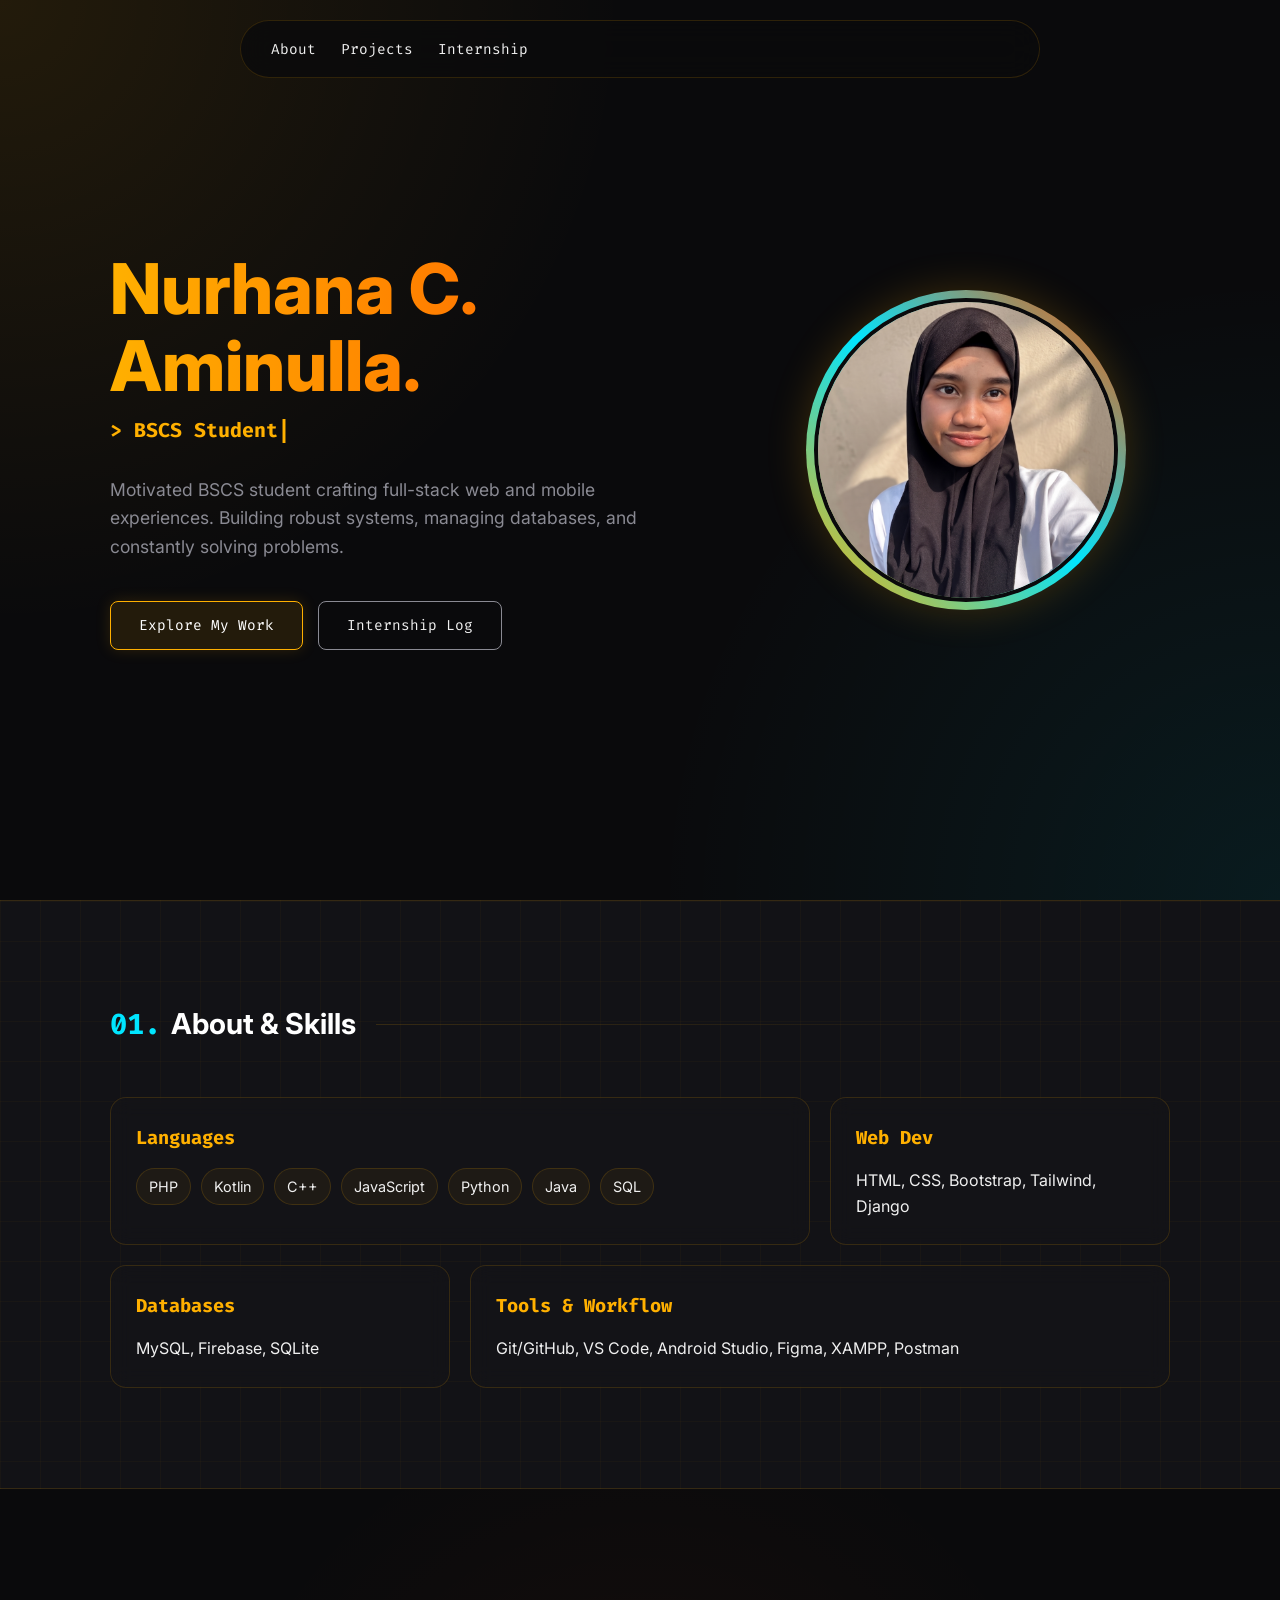
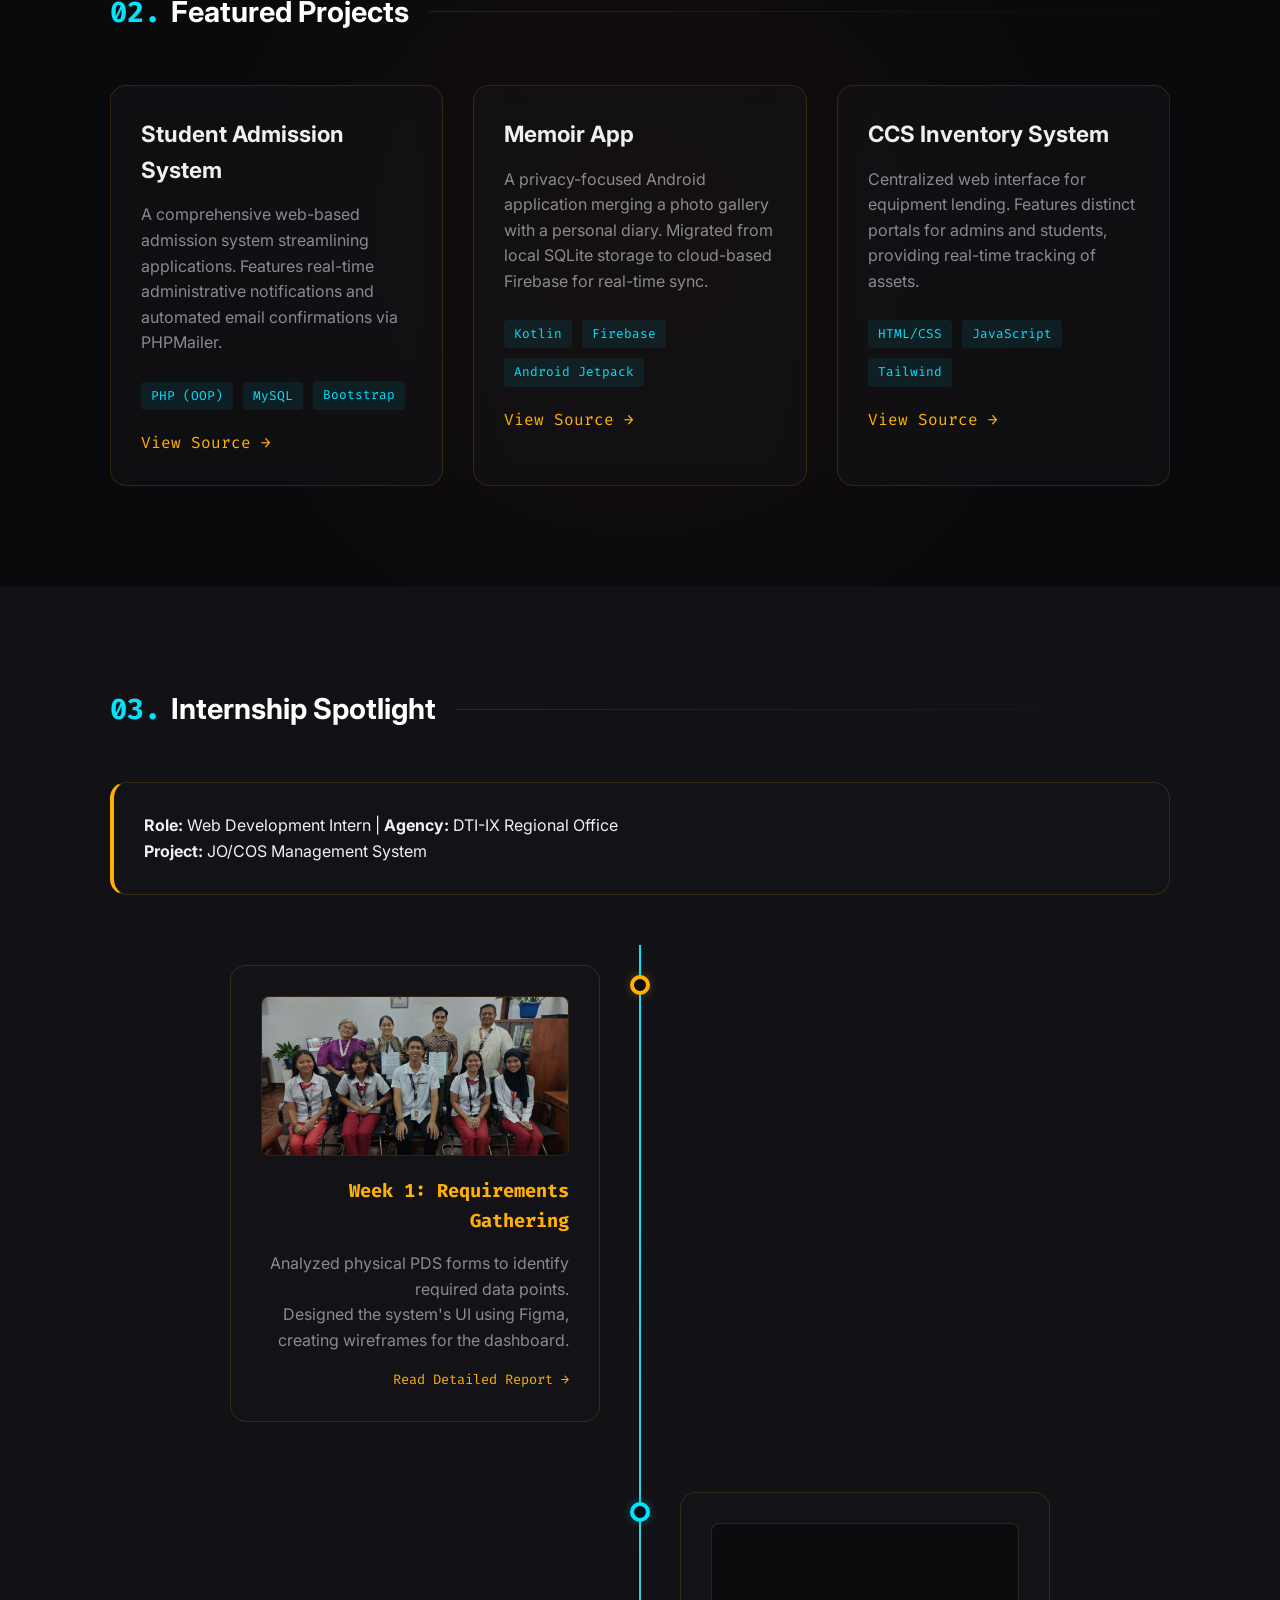
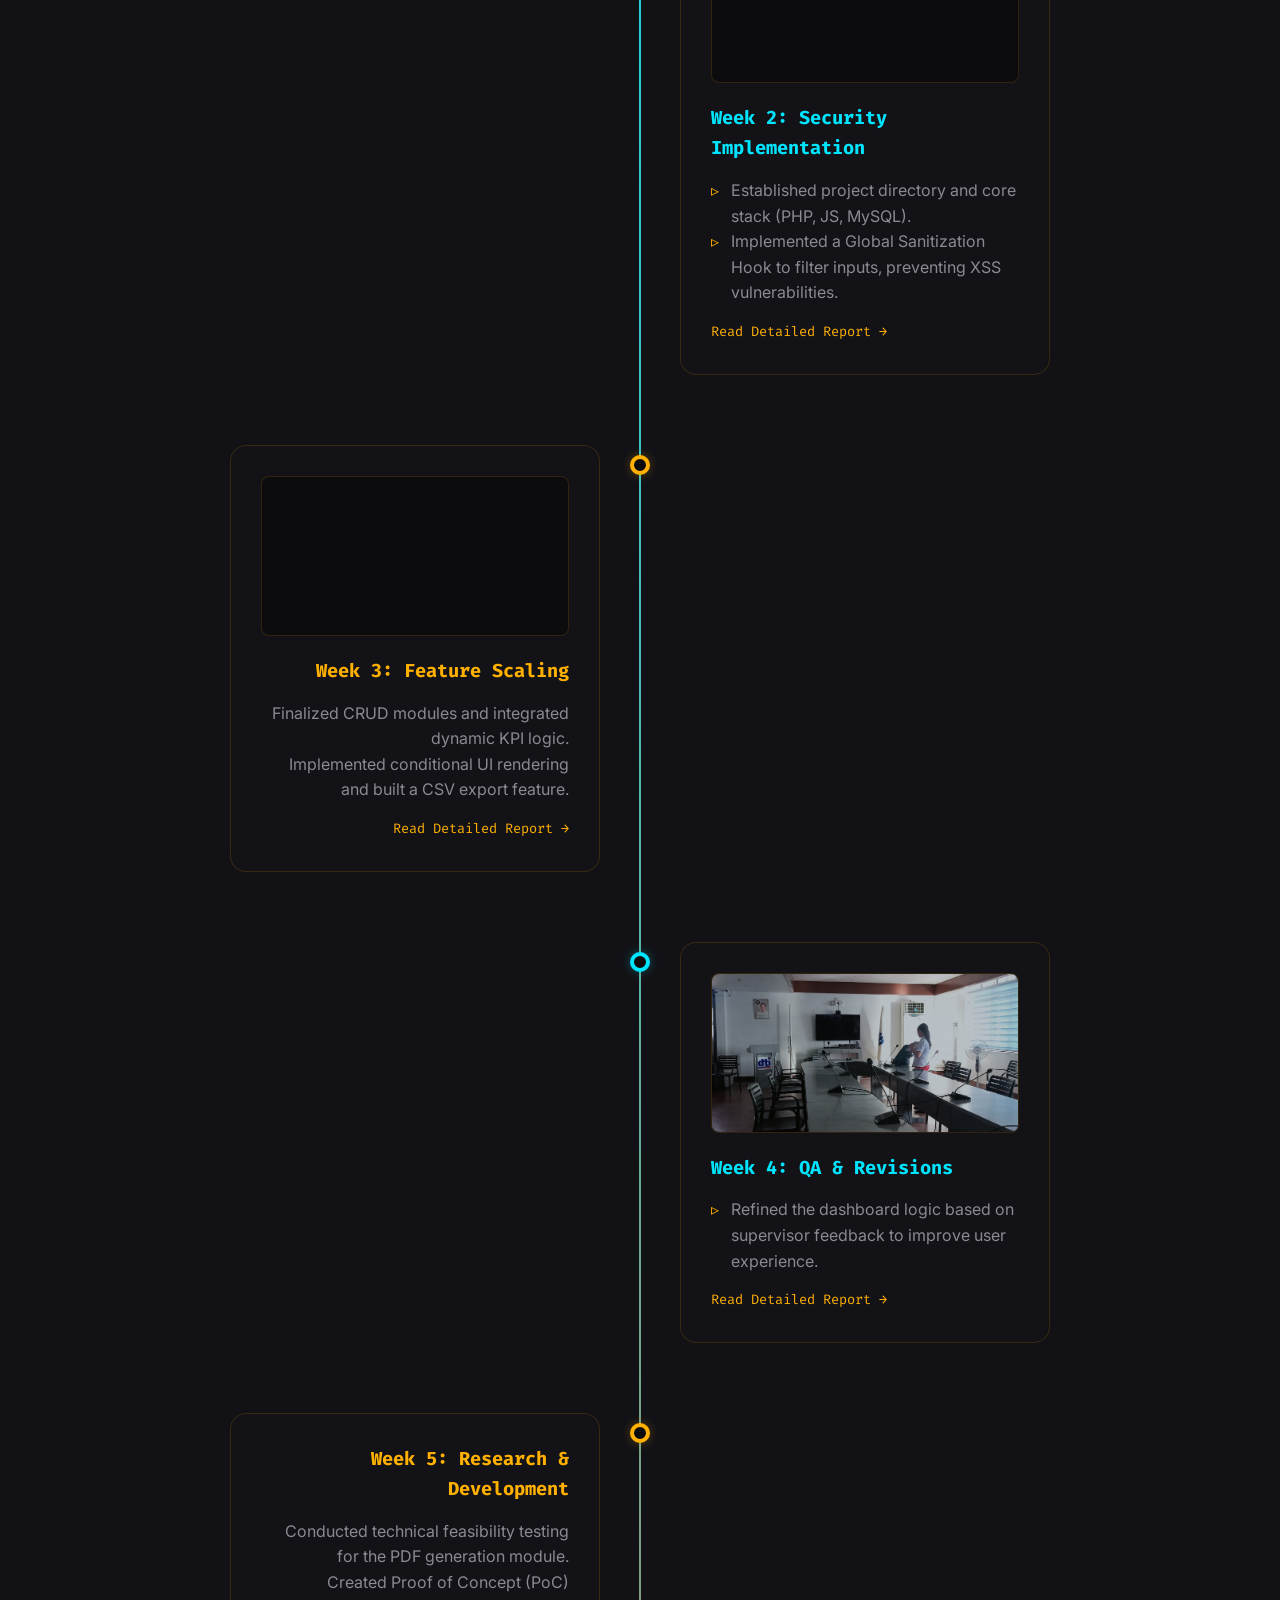
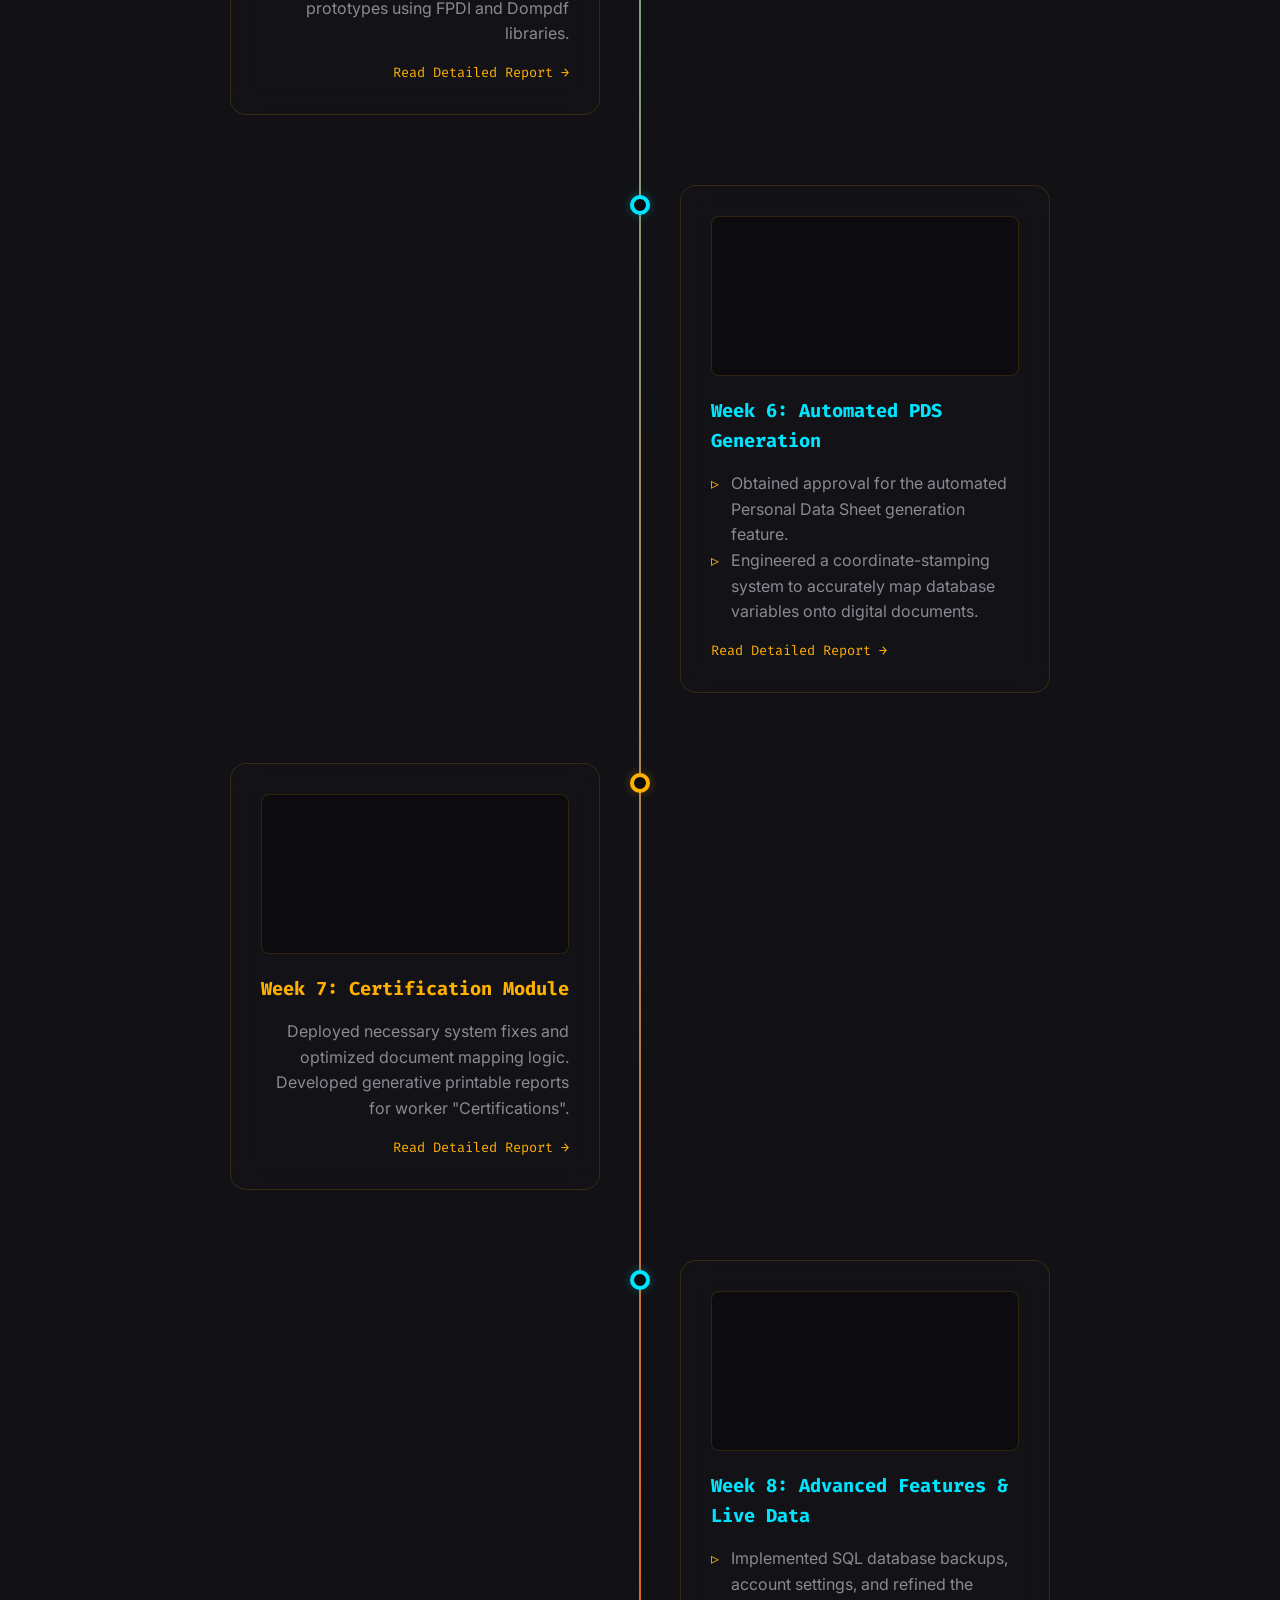
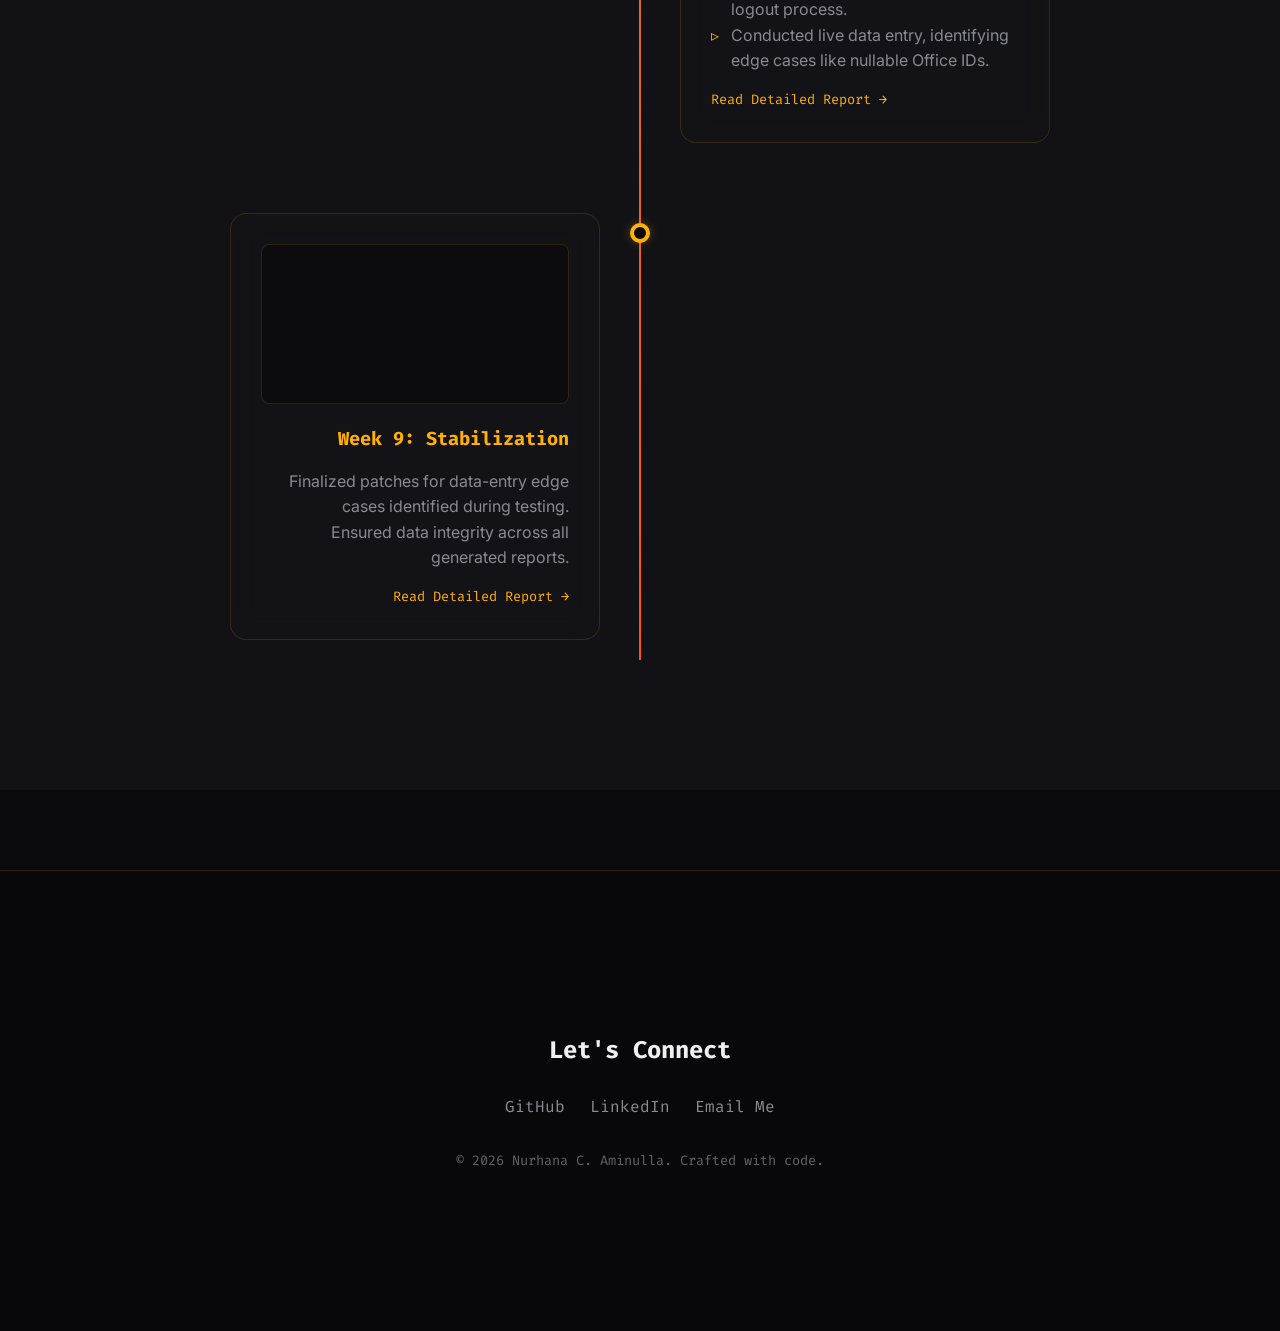
==== index.html @ c4b8fddf "first commit" ====
<!DOCTYPE html>
<html lang="en">
<head>
    <meta charset="UTF-8">
    <meta name="viewport" content="width=device-width, initial-scale=1.0">
    <title>Nurhana C. Aminulla | Portfolio</title>
    <link rel="stylesheet" href="style.css">
    <link href="https://fonts.googleapis.com/css2?family=Fira+Code:wght@400;600&family=Inter:wght@300;400;600;800&display=swap" rel="stylesheet">
</head>
<body>

    <nav data-animate="fade-down">
        <div class="nav-content">
            <!-- <div class="logo">&lt;Nurhana /&gt;</div> -->
            <ul class="nav-links">
                <li><a href="#about">About</a></li>
                <li><a href="#projects">Projects</a></li>
                <li><a href="#internship">Internship</a></li>
            </ul>
        </div>
    </nav>

    <header id="hero" class="section-hero">
        <div class="container hero-layout">
            <div class="hero-text" data-animate="slide-right">
                <h1 class="name">Nurhana C. Aminulla.</h1>
                <h2 class="typing-container"><span id="typewriter"></span><span class="cursor">|</span></h2>
                <p class="summary">Motivated BSCS student crafting full-stack web and mobile experiences. Building robust systems, managing databases, and constantly solving problems.</p>
                <div class="cta-buttons">
                    <a href="#projects" class="btn primary">Explore My Work</a>
                    <a href="#internship" class="btn secondary">Internship Log</a>
                </div>
            </div>
            
            <div class="hero-image-container" data-animate="slide-left">
                <div class="image-ring">
                    <img src="img/picture.png" alt="Nurhana C. Aminulla">
                </div>
            </div>
        </div>
    </header>

    <section id="about" class="section-blueprint">
        <div class="container">
            <h2 class="section-title" data-animate="fade-up">01. <span>About & Skills</span></h2>
            <div class="bento-grid">
                <div class="bento-box bento-large" data-animate="fade-up" style="transition-delay: 100ms;">
                    <h3>Languages</h3>
                    <div class="tech-tags">
                        <span>PHP</span><span>Kotlin</span><span>C++</span><span>JavaScript</span><span>Python</span><span>Java</span><span>SQL</span>
                    </div>
                </div>
                <div class="bento-box" data-animate="fade-up" style="transition-delay: 200ms;">
                    <h3>Web Dev</h3>
                    <p>HTML, CSS, Bootstrap, Tailwind, Django</p>
                </div>
                <div class="bento-box" data-animate="fade-up" style="transition-delay: 300ms;">
                    <h3>Databases</h3>
                    <p>MySQL, Firebase, SQLite</p>
                </div>
                <div class="bento-box bento-large" data-animate="fade-up" style="transition-delay: 400ms;">
                    <h3>Tools & Workflow</h3>
                    <p>Git/GitHub, VS Code, Android Studio, Figma, XAMPP, Postman</p>
                </div>
            </div>
        </div>
    </section>

    <section id="projects" class="section-projects">
        <div class="container">
            <h2 class="section-title" data-animate="fade-up">02. <span>Featured Projects</span></h2>
            <div class="project-grid">
                <div class="project-card glass-panel" data-animate="slide-up" style="transition-delay: 100ms;">
                    <h3>Student Admission System</h3>
                    <p>A comprehensive web-based admission system streamlining applications. Features real-time administrative notifications and automated email confirmations via PHPMailer.</p>
                    <div class="tech-stack"><span>PHP (OOP)</span><span>MySQL</span><span>Bootstrap</span></div>
                    <a href="https://github.com/nurhana4minulla/StudentInformationAdmissionSystem" target="_blank" class="github-link">View Source &rarr;</a>
                </div>

                <div class="project-card glass-panel" data-animate="slide-up" style="transition-delay: 200ms;">
                    <h3>Memoir App</h3>
                    <p>A privacy-focused Android application merging a photo gallery with a personal diary. Migrated from local SQLite storage to cloud-based Firebase for real-time sync.</p>
                    <div class="tech-stack"><span>Kotlin</span><span>Firebase</span><span>Android Jetpack</span></div>
                    <a href="https://github.com/nurhana4minulla/MemoirFinal" target="_blank" class="github-link">View Source &rarr;</a>
                </div>

                <div class="project-card glass-panel" data-animate="slide-up" style="transition-delay: 300ms;">
                    <h3>CCS Inventory System</h3>
                    <p>Centralized web interface for equipment lending. Features distinct portals for admins and students, providing real-time tracking of assets.</p>
                    <div class="tech-stack"><span>HTML/CSS</span><span>JavaScript</span><span>Tailwind</span></div>
                    <a href="https://github.com/IsnajiInna/GROUP3" target="_blank" class="github-link">View Source &rarr;</a>
                </div>
            </div>
        </div>
    </section>

<section id="internship" class="section-timeline">
        <div class="container">
            <h2 class="section-title" data-animate="fade-up">03. <span>Internship Spotlight</span></h2>
            
            <div class="internship-intro glass-panel" data-animate="fade-up">
                <p><strong>Role:</strong> Web Development Intern | <strong>Agency:</strong> DTI-IX Regional Office</p>
                <p><strong>Project:</strong> JO/COS Management System</p>
            </div>
            
            <div class="timeline">
                <div class="timeline-item" data-animate="slide-right">
                    <div class="timeline-dot"></div>
                    <div class="timeline-content glass-panel">
                        <div class="timeline-image">
                            <img src="img/weekly/week1.jpg" alt="Week 1 Preview" onerror="this.style.display='none'">
                        </div>
                        <h3>Week 1: Requirements Gathering</h3>
                        <ul>
                            <li>Analyzed physical PDS forms to identify required data points.</li>
                            <li>Designed the system's UI using Figma, creating wireframes for the dashboard.</li>
                        </ul>
                        <a href="reports.html#week1" class="read-more-link">Read Detailed Report &rarr;</a>
                    </div>
                </div>

                <div class="timeline-item" data-animate="slide-left">
                    <div class="timeline-dot"></div>
                    <div class="timeline-content glass-panel">
                        <div class="timeline-image">
                            <img src="img/weekly/week2.png" alt="Week 2 Preview" onerror="this.style.display='none'">
                        </div>
                        <h3>Week 2: Security Implementation</h3>
                        <ul>
                            <li>Established project directory and core stack (PHP, JS, MySQL).</li>
                            <li>Implemented a Global Sanitization Hook to filter inputs, preventing XSS vulnerabilities.</li>
                        </ul>
                        <a href="reports.html#week2" class="read-more-link">Read Detailed Report &rarr;</a>
                    </div>
                </div>

                <div class="timeline-item" data-animate="slide-right">
                    <div class="timeline-dot"></div>
                    <div class="timeline-content glass-panel">
                        <div class="timeline-image">
                            <img src="img/weekly/week3.png" alt="Week 3 Preview" onerror="this.style.display='none'">
                        </div>
                        <h3>Week 3: Feature Scaling</h3>
                        <ul>
                            <li>Finalized CRUD modules and integrated dynamic KPI logic.</li>
                            <li>Implemented conditional UI rendering and built a CSV export feature.</li>
                        </ul>
                        <a href="reports.html#week3" class="read-more-link">Read Detailed Report &rarr;</a>
                    </div>
                </div>

                <div class="timeline-item" data-animate="slide-left">
                    <div class="timeline-dot"></div>
                    <div class="timeline-content glass-panel">
                        <div class="timeline-image">
                            <img src="img/weekly/week4.jpg" alt="Week 4 Preview" onerror="this.style.display='none'">
                        </div>
                        <h3>Week 4: QA & Revisions</h3>
                        <ul>
                            <li>Refined the dashboard logic based on supervisor feedback to improve user experience.</li>
                        </ul>
                        <a href="reports.html#week4" class="read-more-link">Read Detailed Report &rarr;</a>
                    </div>
                </div>

                <div class="timeline-item" data-animate="slide-right">
                    <div class="timeline-dot"></div>
                    <div class="timeline-content glass-panel">
                        <h3>Week 5: Research & Development</h3>
                        <ul>
                            <li>Conducted technical feasibility testing for the PDF generation module.</li>
                            <li>Created Proof of Concept (PoC) prototypes using FPDI and Dompdf libraries.</li>
                        </ul>
                        <a href="reports.html#week5" class="read-more-link">Read Detailed Report &rarr;</a>
                    </div>
                </div>

                <div class="timeline-item" data-animate="slide-left">
                    <div class="timeline-dot"></div>
                    <div class="timeline-content glass-panel">
                        <div class="timeline-image">
                            <img src="img/weekly/week6.png" alt="Week 6 Preview" onerror="this.style.display='none'">
                        </div>
                        <h3>Week 6: Automated PDS Generation</h3>
                        <ul>
                            <li>Obtained approval for the automated Personal Data Sheet generation feature.</li>
                            <li>Engineered a coordinate-stamping system to accurately map database variables onto digital documents.</li>
                        </ul>
                        <a href="reports.html#week6" class="read-more-link">Read Detailed Report &rarr;</a>
                    </div>
                </div>

                <div class="timeline-item" data-animate="slide-left">
                    <div class="timeline-dot"></div>
                    <div class="timeline-content glass-panel">
                        <div class="timeline-image">
                            <img src="img/weekly/week7.png" alt="Week 7 Preview" onerror="this.style.display='none'">
                        </div>
                        <h3>Week 7: Certification Module</h3>
                        <ul>
                            <li>Deployed necessary system fixes and optimized document mapping logic.</li>
                            <li>Developed generative printable reports for worker "Certifications".</li>
                        </ul>
                        <a href="reports.html#week7" class="read-more-link">Read Detailed Report &rarr;</a>
                    </div>
                </div>

                <div class="timeline-item" data-animate="slide-right">
                    <div class="timeline-dot"></div>
                    <div class="timeline-content glass-panel">
                        <div class="timeline-image">
                            <img src="img/weekly/week8.png" alt="Week 8 Preview" onerror="this.style.display='none'">
                        </div>
                        <h3>Week 8: Advanced Features & Live Data</h3>
                        <ul>
                            <li>Implemented SQL database backups, account settings, and refined the logout process.</li>
                            <li>Conducted live data entry, identifying edge cases like nullable Office IDs.</li>
                        </ul>
                        <a href="reports.html#week8" class="read-more-link">Read Detailed Report &rarr;</a>
                    </div>
                </div>

                <div class="timeline-item" data-animate="slide-left">
                    <div class="timeline-dot"></div>
                    <div class="timeline-content glass-panel">
                        <div class="timeline-image">
                            <img src="img/weekly/week9.png" alt="Week 9 Preview" onerror="this.style.display='none'">
                        </div>
                        <h3>Week 9: Stabilization</h3>
                        <ul>
                            <li>Finalized patches for data-entry edge cases identified during testing.</li>
                            <li>Ensured data integrity across all generated reports.</li>
                        </ul>
                        <a href="reports.html#week9" class="read-more-link">Read Detailed Report &rarr;</a>
                    </div>
                </div>
            </div>
        </div>
    </section>

    

    <footer>
        <div class="container" data-animate="fade-up">
            <h2>Let's Connect</h2>
            <div class="social-links">
                <a href="https://github.com/nurhana4minulla" target="_blank">GitHub</a>
                <a href="https://www.linkedin.com/in/nurhana-aminulla-5773543a7" target="_blank">LinkedIn</a>
                <a href="mailto:ae202401727@wmsu.edu.ph">Email Me</a>
            </div>
            <p>&copy; 2026 Nurhana C. Aminulla. Crafted with code.</p>
        </div>
    </footer>

    <script src="script.js"></script>
</body>
</html>
---- style.css ----
:root {
    /* Obsidian & Electric Amber Theme */
    --bg-base: #0a0a0c;
    --bg-surface: #121216;
    --glass-bg: rgba(20, 20, 24, 0.5);
    --glass-border: rgba(255, 176, 0, 0.15);
    --text-main: #f0f0f0;
    --text-muted: #8a8a93;
    
    /* Amber, Orange, & Cyan Accents */
    --accent-primary: #ffb000;   /* Electric Amber */
    --accent-secondary: #00e5ff; /* Crisp Cyan */
    --accent-tertiary: #ff5500;  /* Burnt Orange */
    --gradient-text: linear-gradient(to right, var(--accent-primary), var(--accent-tertiary));
    
    --font-mono: 'Fira Code', monospace;
    --font-sans: 'Inter', sans-serif;
}

* {
    margin: 0;
    padding: 0;
    box-sizing: border-box;
    scroll-behavior: smooth;
}

body {
    background-color: var(--bg-base);
    color: var(--text-main);
    font-family: var(--font-sans);
    line-height: 1.6;
    overflow-x: hidden;
}

.container {
    max-width: 1100px;
    margin: 0 auto;
    padding: 100px 20px;
}

/* --- Navigation --- */
nav {
    position: fixed;
    top: 20px;
    left: 0;
    right: 0;
    margin: 0 auto;
    width: 90%;
    max-width: 800px;
    z-index: 100;
    transition: all 0.5s ease;
}

.nav-content {
    background: rgba(10, 10, 12, 0.8);
    backdrop-filter: blur(16px);
    border: 1px solid var(--glass-border);
    border-radius: 50px;
    padding: 15px 30px;
    display: flex;
    justify-content: space-between;
    align-items: center;
}

.logo {
    font-family: var(--font-mono);
    color: var(--accent-primary);
    font-weight: 600;
    font-size: 1.2rem;
    text-shadow: 0 0 10px rgba(255, 176, 0, 0.3);
}

.nav-links {
    list-style: none;
    display: flex;
    gap: 25px;
}

.nav-links a {
    color: var(--text-main);
    text-decoration: none;
    font-family: var(--font-mono);
    font-size: 0.9rem;
    transition: color 0.3s;
}

.nav-links a:hover { color: var(--accent-primary); }

/* --- Section Environments --- */
.section-hero {
    min-height: 100vh;
    display: flex;
    align-items: center;
    background: radial-gradient(circle at top left, rgba(255, 176, 0, 0.1), transparent 40%),
                radial-gradient(circle at bottom right, rgba(0, 229, 255, 0.08), transparent 40%);
}

.section-blueprint {
    background-color: var(--bg-surface);
    background-image: 
        linear-gradient(rgba(255, 176, 0, 0.03) 1px, transparent 1px),
        linear-gradient(90deg, rgba(255, 176, 0, 0.03) 1px, transparent 1px);
    background-size: 40px 40px;
    border-top: 1px solid var(--glass-border);
    border-bottom: 1px solid var(--glass-border);
}

.section-projects {
    background: radial-gradient(circle at center, rgba(255, 85, 0, 0.05), transparent 60%);
}

.section-timeline {
    background-color: var(--bg-surface);
}

/* --- Hero Layout --- */
.hero-layout {
    display: grid;
    grid-template-columns: 1.2fr 0.8fr;
    gap: 40px;
    align-items: center;
    width: 100%;
}

.greeting {
    font-family: var(--font-mono);
    color: var(--accent-secondary);
    margin-bottom: 15px;
}

.name {
    font-size: clamp(40px, 6vw, 70px);
    font-weight: 800;
    margin-bottom: 10px;
    background: var(--gradient-text);
    -webkit-background-clip: text;
    -webkit-text-fill-color: transparent;
    line-height: 1.1;
}

.typing-container {
    font-family: var(--font-mono);
    color: var(--accent-primary);
    font-size: clamp(16px, 3vw, 20px);
    margin-bottom: 30px;
    min-height: 30px;
}

.cursor { animation: blink 1s infinite; }
@keyframes blink { 0%, 100% { opacity: 1; } 50% { opacity: 0; } }

.summary {
    color: var(--text-muted);
    margin-bottom: 40px;
    font-size: 1.1rem;
    max-width: 90%;
}

/* Profile Picture Styling */
.hero-image-container {
    display: flex;
    justify-content: center;
    align-items: center;
    animation: float 6s ease-in-out infinite;
}

.image-ring {
    position: relative;
    width: 320px;
    height: 320px;
    border-radius: 50%;
    padding: 8px;
    background: linear-gradient(45deg, var(--accent-primary), var(--accent-secondary), var(--accent-tertiary));
    animation: spinRing 10s linear infinite;
    box-shadow: 0 0 40px rgba(255, 176, 0, 0.2);
}

@keyframes spinRing {
    0% { transform: rotate(0deg); }
    100% { transform: rotate(360deg); }
}

.image-ring img {
    width: 100%;
    height: 100%;
    object-fit: cover;
    border-radius: 50%;
    background-color: var(--bg-base);
    border: 4px solid var(--bg-base);
    animation: counterSpin 10s linear infinite;
}

@keyframes counterSpin {
    0% { transform: rotate(0deg); }
    100% { transform: rotate(-360deg); }
}

@keyframes float {
    0% { transform: translateY(0px); }
    50% { transform: translateY(-15px); }
    100% { transform: translateY(0px); }
}

/* --- Buttons --- */
.cta-buttons { display: flex; gap: 15px; }

.btn {
    padding: 12px 28px;
    border-radius: 8px;
    text-decoration: none;
    font-family: var(--font-mono);
    font-size: 0.9rem;
    transition: all 0.3s ease;
    cursor: pointer;
}

.btn.primary {
    background: rgba(255, 176, 0, 0.1);
    border: 1px solid var(--accent-primary);
    color: #fff;
    box-shadow: 0 0 15px rgba(255, 176, 0, 0.15);
}

.btn.primary:hover {
    background: rgba(255, 176, 0, 0.2);
    box-shadow: 0 0 25px rgba(255, 176, 0, 0.3);
    transform: translateY(-3px);
}

.btn.secondary {
    background: transparent;
    border: 1px solid var(--text-muted);
    color: var(--text-main);
}

.btn.secondary:hover {
    border-color: var(--accent-primary);
    color: var(--accent-primary);
    transform: translateY(-3px);
}

/* --- Titles --- */
.section-title {
    font-family: var(--font-mono);
    font-size: 1.8rem;
    margin-bottom: 50px;
    color: var(--accent-secondary);
    display: flex;
    align-items: center;
}

.section-title::after {
    content: "";
    flex-grow: 1;
    height: 1px;
    background: linear-gradient(90deg, var(--glass-border), transparent);
    margin-left: 20px;
}

.section-title span {
    color: #fff;
    margin-left: 10px;
    font-family: var(--font-sans);
}

/* --- Shared Glass Panel --- */
.glass-panel {
    background: var(--glass-bg);
    backdrop-filter: blur(12px);
    border: 1px solid var(--glass-border);
    border-radius: 16px;
    padding: 30px;
    transition: all 0.4s ease;
}

/* --- Bento Grid (Skills) --- */
.bento-grid {
    display: grid;
    grid-template-columns: repeat(3, 1fr);
    gap: 20px;
}

.bento-box {
    background: var(--glass-bg);
    backdrop-filter: blur(10px);
    border: 1px solid var(--glass-border);
    border-radius: 16px;
    padding: 25px;
    transition: all 0.3s ease;
}

.bento-box:hover {
    border-color: var(--accent-primary);
    transform: scale(1.02);
    box-shadow: 0 10px 20px rgba(255, 176, 0, 0.08);
}

.bento-large { grid-column: span 2; }
.bento-wide { grid-column: span 3; }

.bento-box h3 {
    font-family: var(--font-mono);
    color: var(--accent-primary);
    margin-bottom: 15px;
}

.tech-tags {
    display: flex;
    flex-wrap: wrap;
    gap: 10px;
}

.tech-tags span {
    background: rgba(255, 176, 0, 0.05);
    padding: 6px 12px;
    border-radius: 20px;
    font-size: 0.9rem;
    border: 1px solid var(--glass-border);
    color: var(--text-main);
}

/* --- Project Cards --- */
.project-grid {
    display: grid;
    grid-template-columns: repeat(auto-fit, minmax(300px, 1fr));
    gap: 30px;
}

.project-card:hover {
    border-color: var(--accent-secondary);
    transform: translateY(-10px);
    box-shadow: 0 15px 30px rgba(0, 229, 255, 0.1);
}

.project-card h3 {
    font-size: 1.4rem;
    margin-bottom: 15px;
}

.project-card p {
    color: var(--text-muted);
    margin-bottom: 25px;
}

.tech-stack {
    display: flex;
    flex-wrap: wrap;
    gap: 10px;
    margin-bottom: 20px;
}

.tech-stack span {
    font-family: var(--font-mono);
    font-size: 0.8rem;
    color: var(--accent-secondary);
    background: rgba(0, 229, 255, 0.08);
    padding: 4px 10px;
    border-radius: 4px;
}

.github-link {
    color: var(--accent-primary);
    text-decoration: none;
    font-family: var(--font-mono);
    transition: color 0.3s ease;
}

.github-link:hover {
    color: #fff;
}

/* --- Timeline --- */
.internship-intro { margin-bottom: 50px; border-left: 4px solid var(--accent-primary); }

.timeline {
    position: relative;
    max-width: 900px;
    margin: 0 auto;
}

.timeline::before {
    content: '';
    position: absolute;
    width: 2px;
    background: linear-gradient(to bottom, var(--accent-secondary), var(--accent-tertiary));
    top: 0;
    bottom: 0;
    left: 50%;
    transform: translateX(-50%);
}

.timeline-item {
    position: relative;
    width: 50%;
    padding: 20px 40px;
    margin-bottom: 30px;
}

.timeline-item:nth-child(odd) { left: 0; text-align: right; }
.timeline-item:nth-child(even) { left: 50%; }

.timeline-dot {
    position: absolute;
    width: 20px;
    height: 20px;
    background: var(--bg-base);
    border: 4px solid var(--accent-primary);
    border-radius: 50%;
    top: 30px;
    z-index: 2;
    box-shadow: 0 0 10px rgba(255, 176, 0, 0.3);
}

.timeline-item:nth-child(odd) .timeline-dot { right: -10px; }
.timeline-item:nth-child(even) .timeline-dot { left: -10px; border-color: var(--accent-secondary); box-shadow: 0 0 10px rgba(0, 229, 255, 0.3); }

.timeline-content h3 {
    color: var(--accent-primary);
    font-family: var(--font-mono);
    margin-bottom: 15px;
}

.timeline-item:nth-child(even) .timeline-content h3 { color: var(--accent-secondary); }

.timeline-content ul {
    list-style: none;
    color: var(--text-muted);
}

.timeline-item:nth-child(even) .timeline-content li {
    padding-left: 20px;
    position: relative;
}
.timeline-item:nth-child(even) .timeline-content li::before {
    content: "▹";
    position: absolute;
    left: 0;
    color: var(--accent-primary);
}

/* --- Timeline Preview Images & Links --- */
.timeline-image {
    width: 100%;
    height: 160px;
    border-radius: 8px;
    overflow: hidden;
    margin-bottom: 20px;
    border: 1px solid var(--glass-border);
    background-color: rgba(0, 0, 0, 0.3);
}

.timeline-image img {
    width: 100%;
    height: 100%;
    object-fit: cover;
    opacity: 0.8;
    transition: transform 0.5s ease, opacity 0.3s ease;
}

.timeline-content:hover .timeline-image img {
    transform: scale(1.05);
    opacity: 1;
}

.read-more-link {
    display: inline-block;
    margin-top: 15px;
    font-family: var(--font-mono);
    font-size: 0.85rem;
    color: var(--accent-primary);
    text-decoration: none;
    transition: all 0.3s ease;
}

.read-more-link:hover {
    color: var(--text-main);
    transform: translateX(5px);
    text-shadow: 0 0 10px rgba(255, 176, 0, 0.4);
}

/* --- Footer --- */
footer {
    text-align: center;
    padding: 60px 20px;
    border-top: 1px solid var(--glass-border);
    margin-top: 80px;
    background: rgba(0, 0, 0, 0.2);
}

footer h2 {
    font-family: var(--font-mono);
    margin-bottom: 25px;
    color: var(--text-main);
}

.social-links {
    display: flex;
    justify-content: center;
    gap: 25px;
    margin-bottom: 30px;
}

.social-links a {
    color: var(--text-muted);
    text-decoration: none;
    font-family: var(--font-mono);
    transition: color 0.3s;
}

.social-links a:hover {
    color: var(--accent-secondary);
}

footer p {
    color: var(--text-muted);
    font-family: var(--font-mono);
    font-size: 0.85rem;
    opacity: 0.7;
}

/* --- JS ANIMATION CLASSES --- */
[data-animate] {
    opacity: 0;
    transition: all 0.8s cubic-bezier(0.25, 0.46, 0.45, 0.94);
}

[data-animate="fade-down"] { transform: translateY(-30px); }
[data-animate="fade-up"] { transform: translateY(30px); }
[data-animate="slide-left"] { transform: translateX(50px); }
[data-animate="slide-right"] { transform: translateX(-50px); }

.is-visible {
    opacity: 1;
    transform: translate(0, 0);
}

/* Responsive fixes */
@media (max-width: 900px) {
    .hero-layout { grid-template-columns: 1fr; text-align: center; }
    .hero-image-container { grid-row: 1; }
    .cta-buttons { justify-content: center; }
    .timeline::before { left: 20px; }
    .timeline-item { width: 100%; padding-left: 60px; padding-right: 0; text-align: left; left: 0 !important; }
    .timeline-item:nth-child(odd) .timeline-dot, 
    .timeline-item:nth-child(even) .timeline-dot { left: 10px; right: auto; }
    .bento-large, .bento-wide { grid-column: span 1; }
    .bento-grid { grid-template-columns: 1fr; }
}


/* reports */

/* --- Detailed Reports Page Specific Styles --- */
.report-grid {
    display: grid;
    grid-template-columns: 1.8fr 1.2fr;
    gap: 30px;
    align-items: start;
}

.report-subtitle {
    font-family: var(--font-mono);
    color: var(--accent-primary);
    font-size: 1.1rem;
    margin-bottom: 15px;
    border-bottom: 1px solid var(--glass-border);
    padding-bottom: 10px;
}

.styled-list {
    list-style: none;
}

.styled-list li {
    color: var(--text-muted);
    font-size: 0.95rem;
    margin-bottom: 15px;
    position: relative;
    padding-left: 20px;
}

.styled-list li::before {
    content: "▹";
    position: absolute;
    left: 0;
    color: var(--accent-secondary);
}

.styled-list strong {
    color: var(--text-main);
}

.report-gallery {
    display: grid;
    grid-template-columns: repeat(3, 1fr);
    gap: 20px;
    margin-bottom: 40px;
}

.gallery-img {
    width: 100%;
    height: 200px;
    border-radius: 12px;
    overflow: hidden;
    border: 1px solid var(--glass-border);
    background-color: var(--bg-surface);
}

.gallery-img img {
    width: 100%;
    height: 100%;
    object-fit: cover;
    transition: transform 0.4s ease;
}

.gallery-img img:hover {
    transform: scale(1.05);
}

/* Responsive Report Adjustments */
@media (max-width: 900px) {
    .report-grid {
        grid-template-columns: 1fr;
    }
    .report-gallery {
        grid-template-columns: 1fr;
    }
}
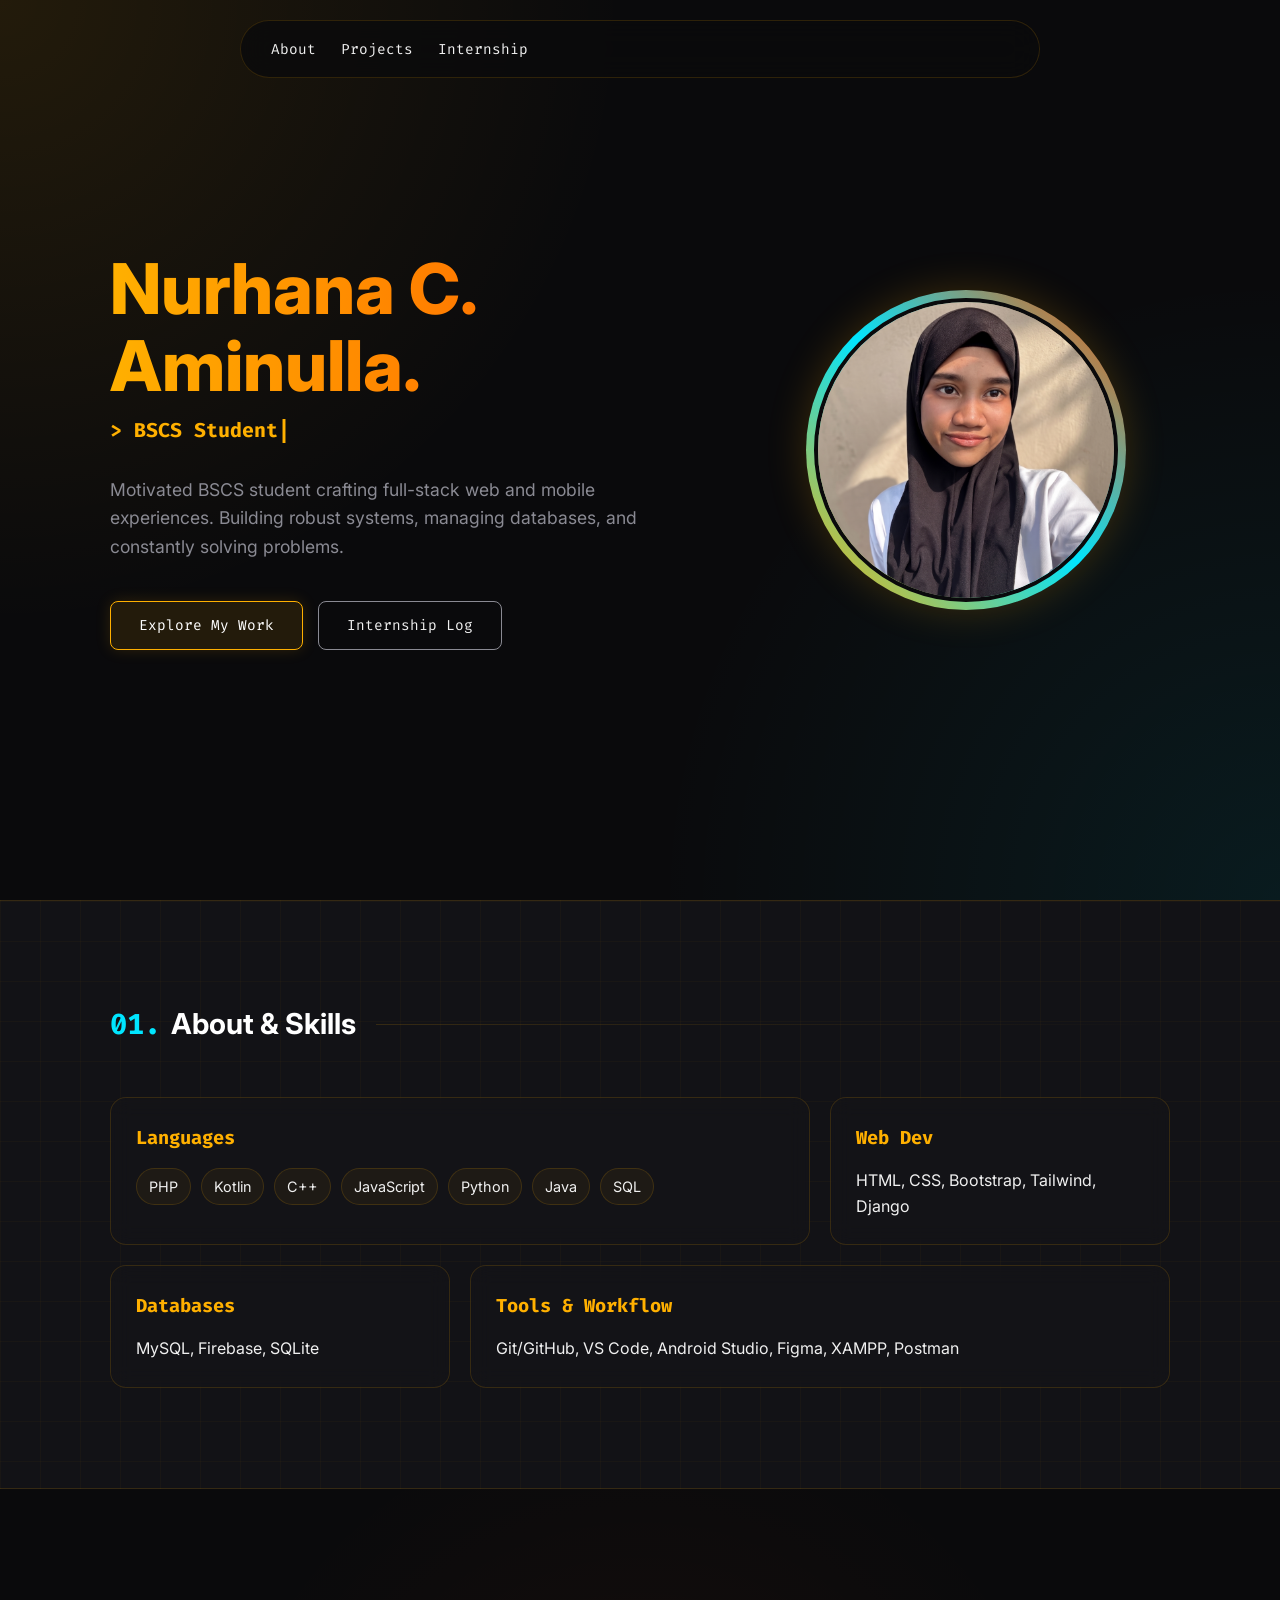
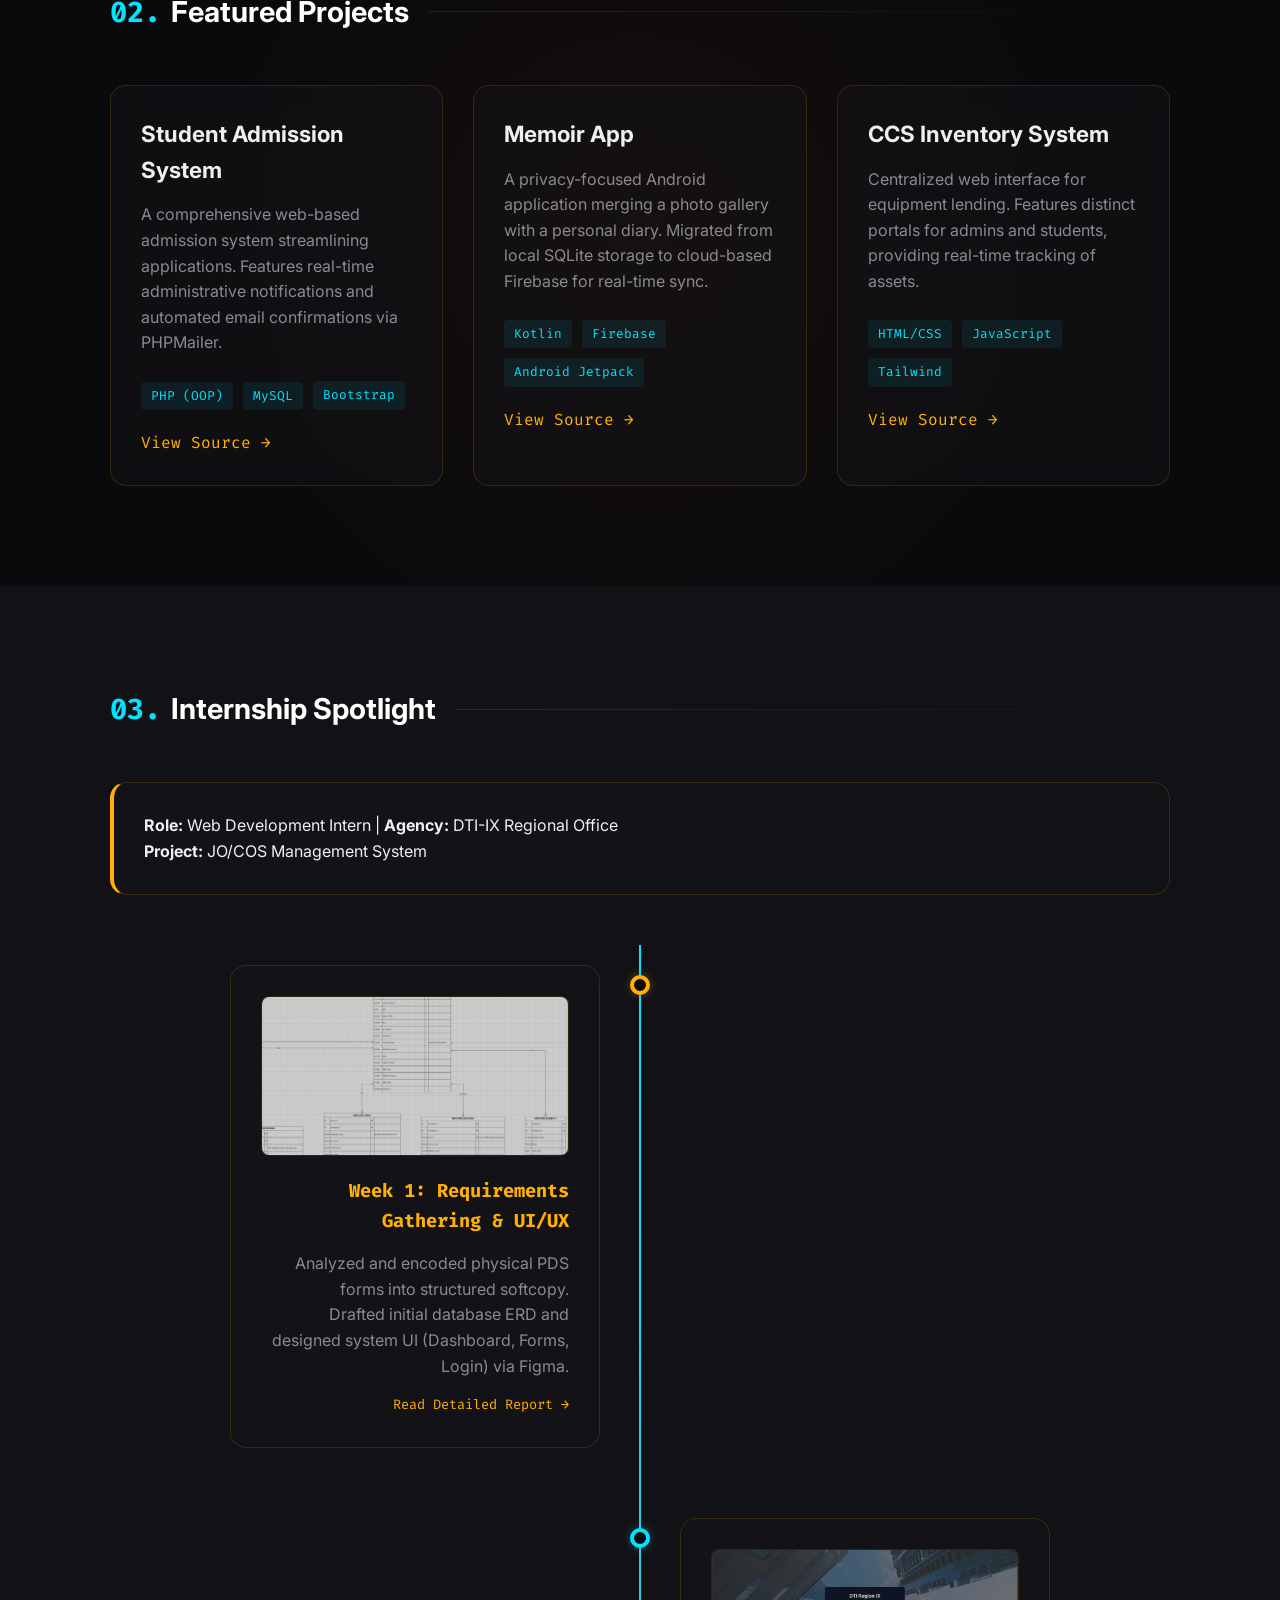
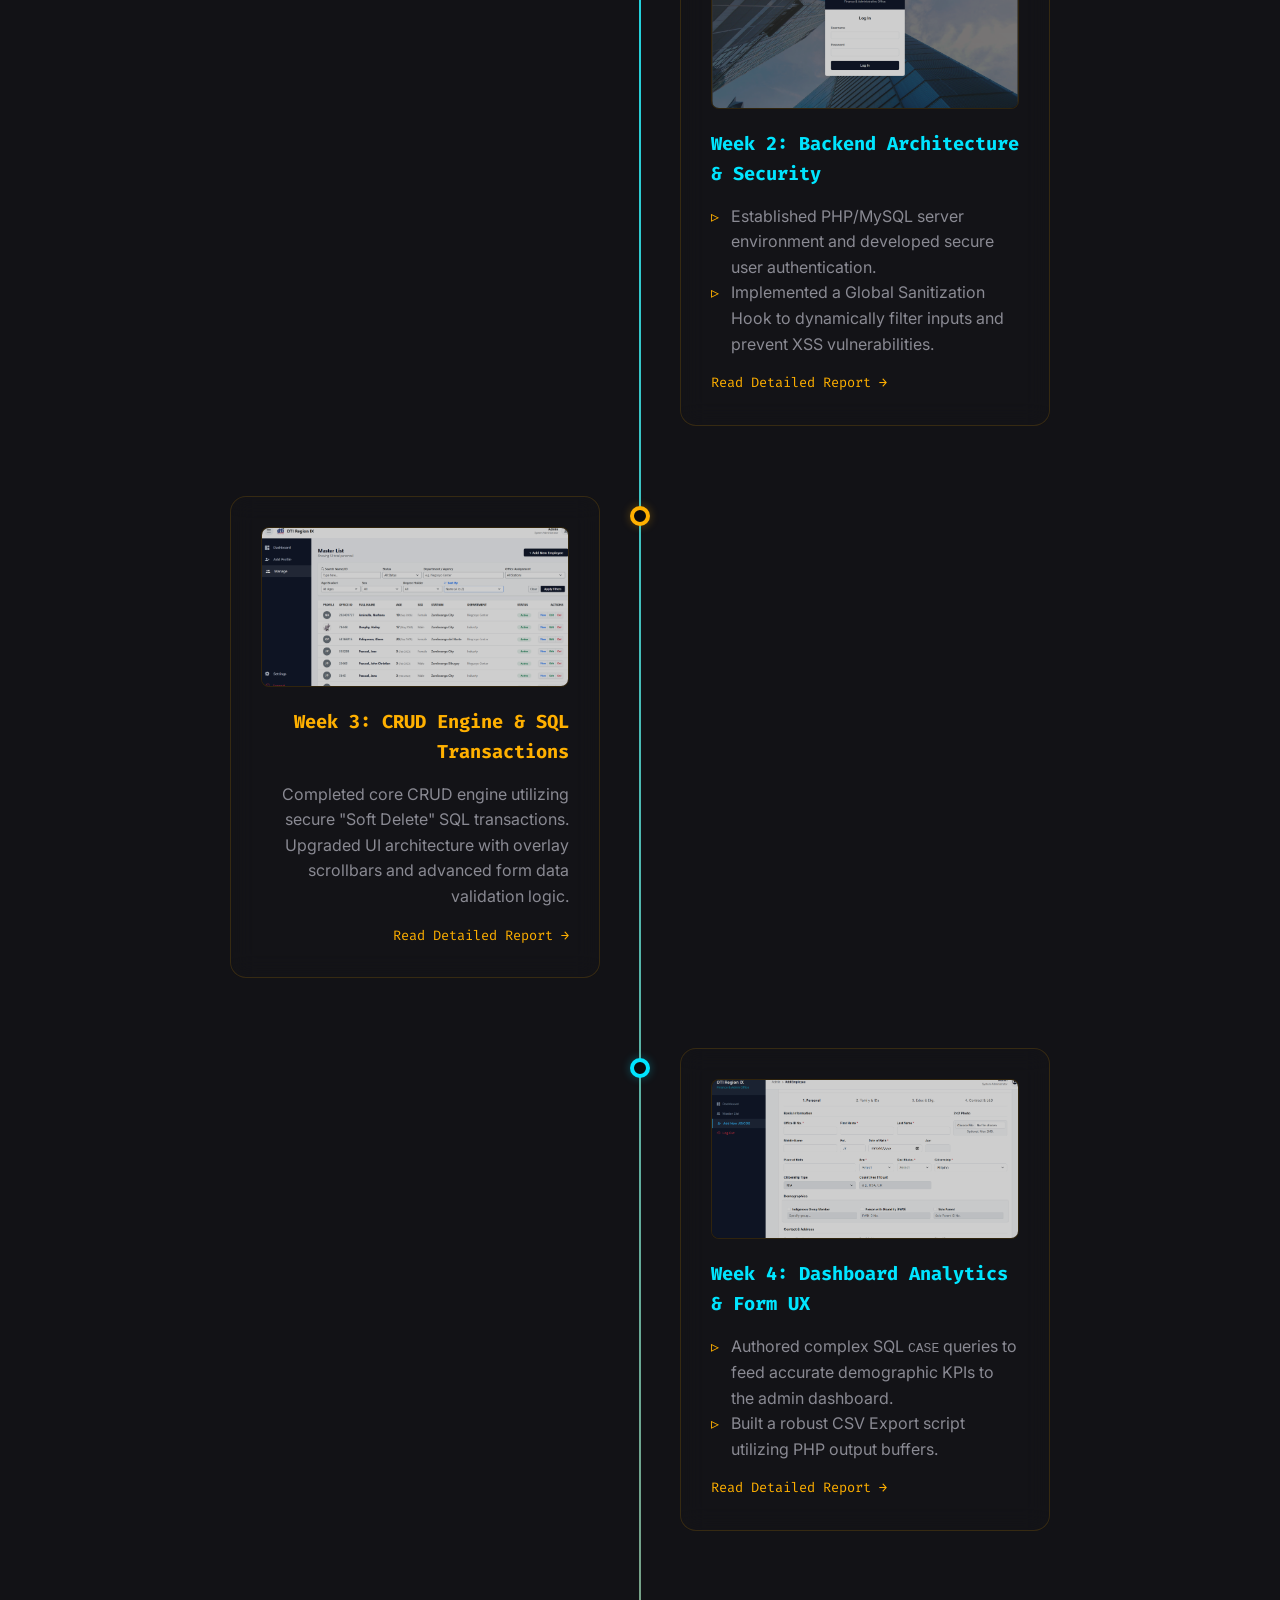
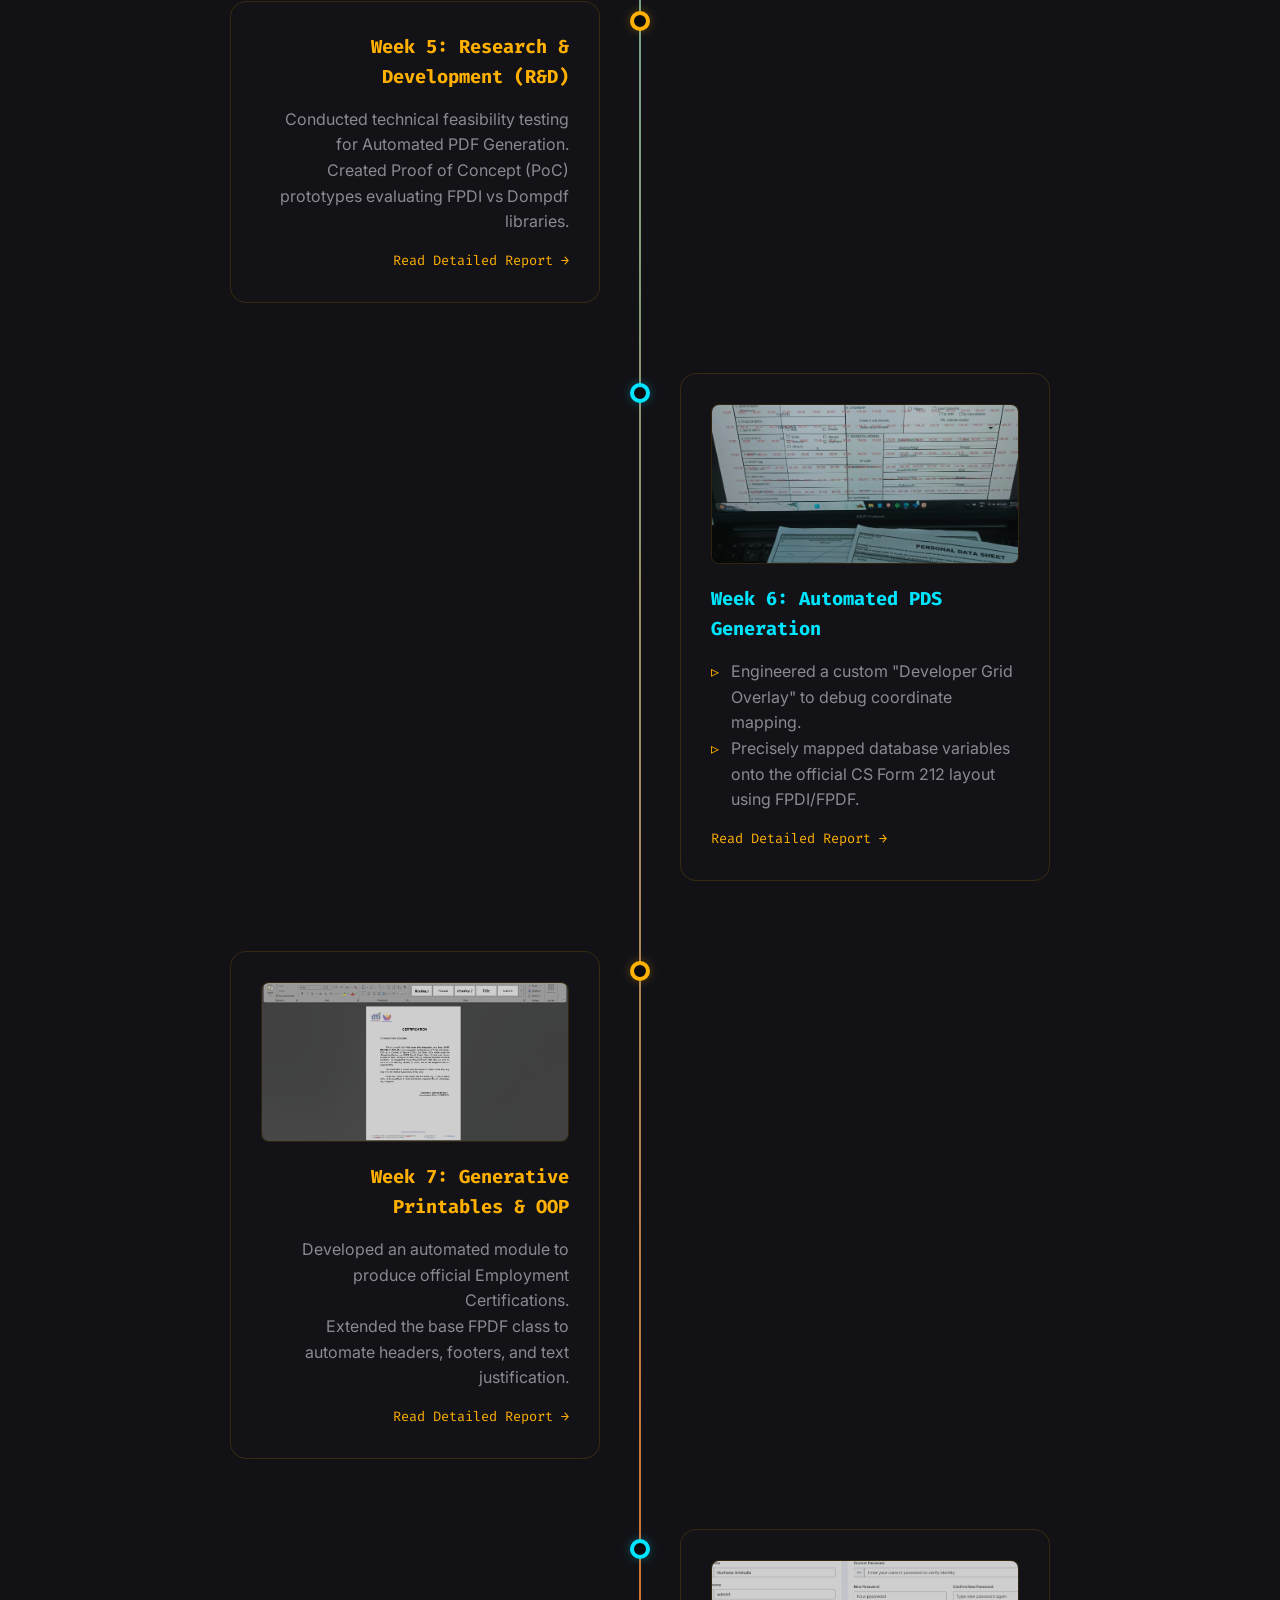
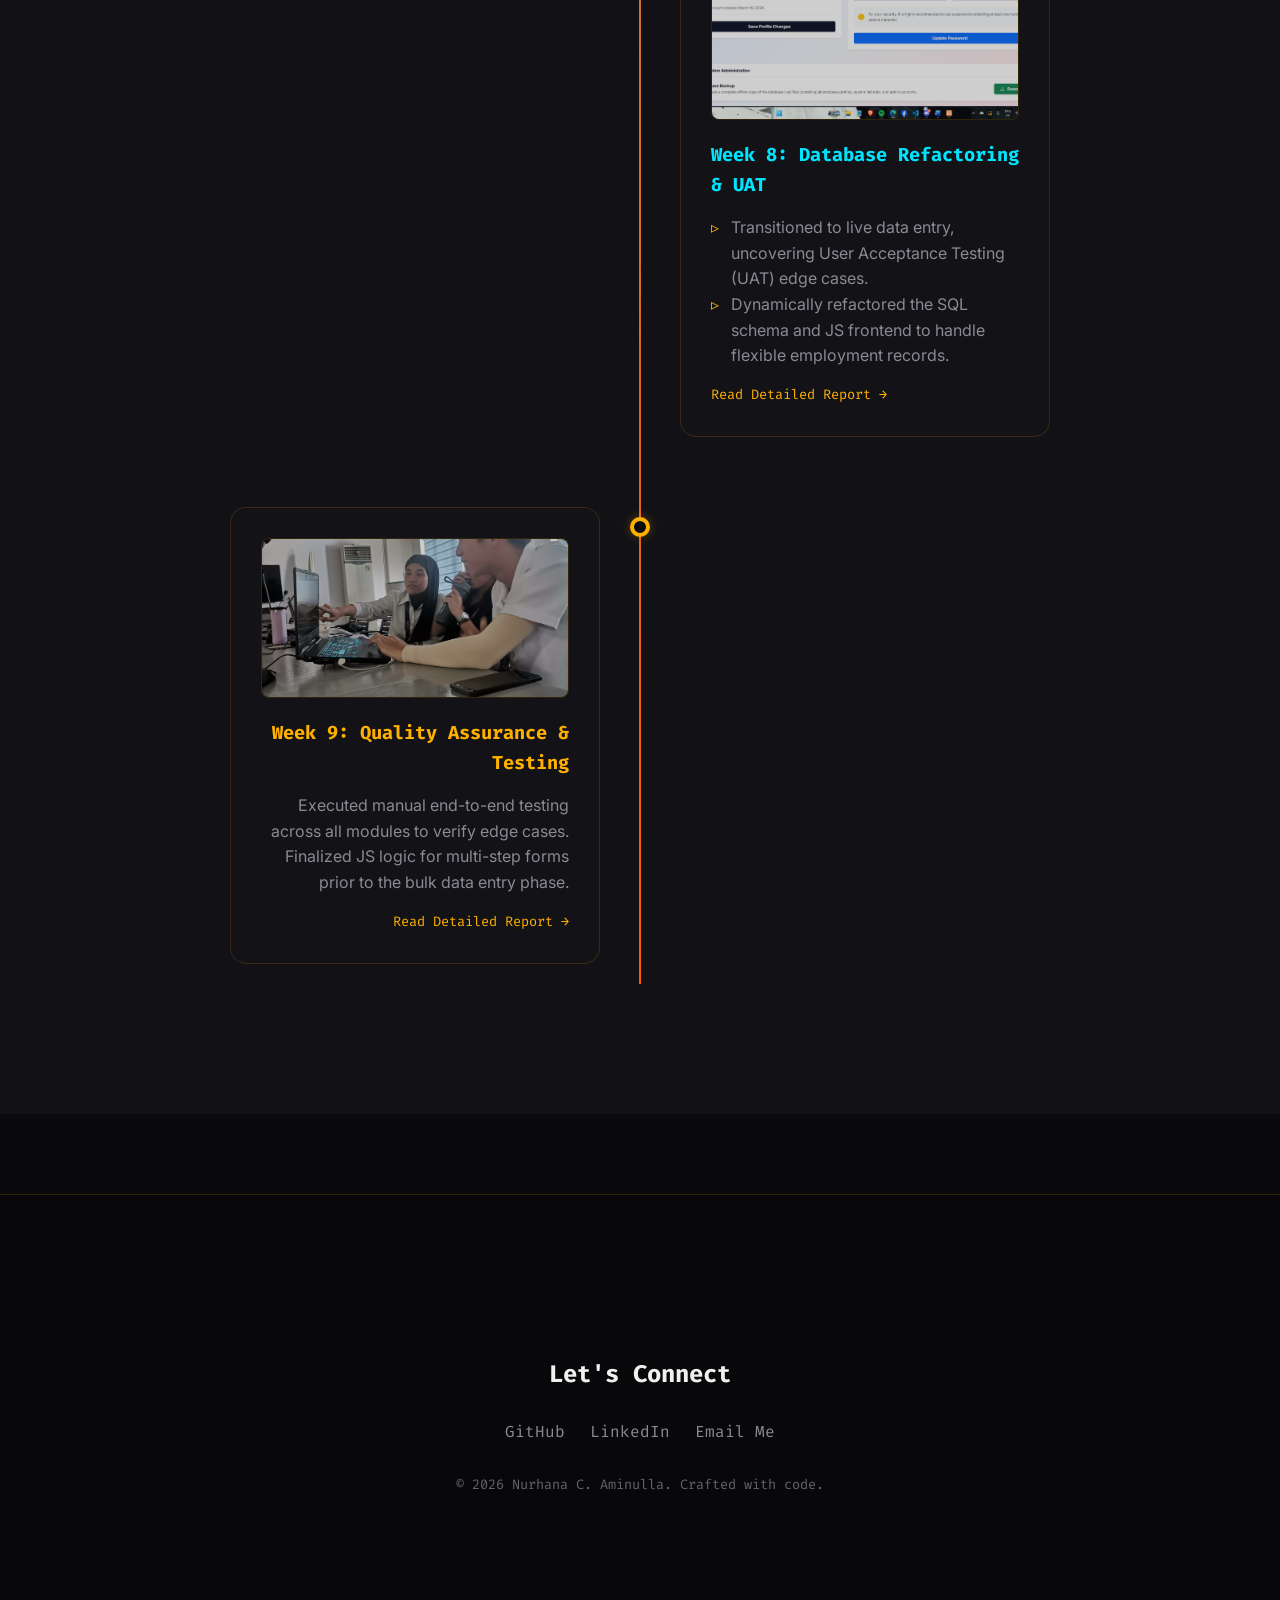
==== commit 2e12f615: "update" ====
--- a/index.html
+++ b/index.html
@@ -104,16 +104,17 @@
             </div>
             
             <div class="timeline">
-                <div class="timeline-item" data-animate="slide-right">
-                    <div class="timeline-dot"></div>
-                    <div class="timeline-content glass-panel">
-                        <div class="timeline-image">
-                            <img src="img/weekly/week1.jpg" alt="Week 1 Preview" onerror="this.style.display='none'">
-                        </div>
-                        <h3>Week 1: Requirements Gathering</h3>
-                        <ul>
-                            <li>Analyzed physical PDS forms to identify required data points.</li>
-                            <li>Designed the system's UI using Figma, creating wireframes for the dashboard.</li>
+                
+                <div class="timeline-item" data-animate="slide-right">
+                    <div class="timeline-dot"></div>
+                    <div class="timeline-content glass-panel">
+                        <div class="timeline-image">
+                            <img src="img/weekly/week1_photo1.png" alt="Week 1 Preview" onerror="this.style.display='none'">
+                        </div>
+                        <h3>Week 1: Requirements Gathering & UI/UX</h3>
+                        <ul>
+                            <li>Analyzed and encoded physical PDS forms into structured softcopy.</li>
+                            <li>Drafted initial database ERD and designed system UI (Dashboard, Forms, Login) via Figma.</li>
                         </ul>
                         <a href="reports.html#week1" class="read-more-link">Read Detailed Report &rarr;</a>
                     </div>
@@ -123,12 +124,12 @@
                     <div class="timeline-dot"></div>
                     <div class="timeline-content glass-panel">
                         <div class="timeline-image">
-                            <img src="img/weekly/week2.png" alt="Week 2 Preview" onerror="this.style.display='none'">
-                        </div>
-                        <h3>Week 2: Security Implementation</h3>
-                        <ul>
-                            <li>Established project directory and core stack (PHP, JS, MySQL).</li>
-                            <li>Implemented a Global Sanitization Hook to filter inputs, preventing XSS vulnerabilities.</li>
+                            <img src="img/weekly/week2_photo1.png" alt="Week 2 Preview" onerror="this.style.display='none'">
+                        </div>
+                        <h3>Week 2: Backend Architecture & Security</h3>
+                        <ul>
+                            <li>Established PHP/MySQL server environment and developed secure user authentication.</li>
+                            <li>Implemented a Global Sanitization Hook to dynamically filter inputs and prevent XSS vulnerabilities.</li>
                         </ul>
                         <a href="reports.html#week2" class="read-more-link">Read Detailed Report &rarr;</a>
                     </div>
@@ -138,12 +139,12 @@
                     <div class="timeline-dot"></div>
                     <div class="timeline-content glass-panel">
                         <div class="timeline-image">
-                            <img src="img/weekly/week3.png" alt="Week 3 Preview" onerror="this.style.display='none'">
-                        </div>
-                        <h3>Week 3: Feature Scaling</h3>
-                        <ul>
-                            <li>Finalized CRUD modules and integrated dynamic KPI logic.</li>
-                            <li>Implemented conditional UI rendering and built a CSV export feature.</li>
+                            <img src="img/weekly/week3_photo1.png" alt="Week 3 Preview" onerror="this.style.display='none'">
+                        </div>
+                        <h3>Week 3: CRUD Engine & SQL Transactions</h3>
+                        <ul>
+                            <li>Completed core CRUD engine utilizing secure "Soft Delete" SQL transactions.</li>
+                            <li>Upgraded UI architecture with overlay scrollbars and advanced form data validation logic.</li>
                         </ul>
                         <a href="reports.html#week3" class="read-more-link">Read Detailed Report &rarr;</a>
                     </div>
@@ -153,11 +154,12 @@
                     <div class="timeline-dot"></div>
                     <div class="timeline-content glass-panel">
                         <div class="timeline-image">
-                            <img src="img/weekly/week4.jpg" alt="Week 4 Preview" onerror="this.style.display='none'">
-                        </div>
-                        <h3>Week 4: QA & Revisions</h3>
-                        <ul>
-                            <li>Refined the dashboard logic based on supervisor feedback to improve user experience.</li>
+                            <img src="img/weekly/week4_photo1.png" alt="Week 4 Preview" onerror="this.style.display='none'">
+                        </div>
+                        <h3>Week 4: Dashboard Analytics & Form UX</h3>
+                        <ul>
+                            <li>Authored complex SQL <code>CASE</code> queries to feed accurate demographic KPIs to the admin dashboard.</li>
+                            <li>Built a robust CSV Export script utilizing PHP output buffers.</li>
                         </ul>
                         <a href="reports.html#week4" class="read-more-link">Read Detailed Report &rarr;</a>
                     </div>
@@ -166,10 +168,10 @@
                 <div class="timeline-item" data-animate="slide-right">
                     <div class="timeline-dot"></div>
                     <div class="timeline-content glass-panel">
-                        <h3>Week 5: Research & Development</h3>
-                        <ul>
-                            <li>Conducted technical feasibility testing for the PDF generation module.</li>
-                            <li>Created Proof of Concept (PoC) prototypes using FPDI and Dompdf libraries.</li>
+                        <h3>Week 5: Research & Development (R&D)</h3>
+                        <ul>
+                            <li>Conducted technical feasibility testing for Automated PDF Generation.</li>
+                            <li>Created Proof of Concept (PoC) prototypes evaluating FPDI vs Dompdf libraries.</li>
                         </ul>
                         <a href="reports.html#week5" class="read-more-link">Read Detailed Report &rarr;</a>
                     </div>
@@ -179,63 +181,63 @@
                     <div class="timeline-dot"></div>
                     <div class="timeline-content glass-panel">
                         <div class="timeline-image">
-                            <img src="img/weekly/week6.png" alt="Week 6 Preview" onerror="this.style.display='none'">
+                            <img src="img/weekly/week6_photo1.jpg" alt="Week 6 Preview" onerror="this.style.display='none'">
                         </div>
                         <h3>Week 6: Automated PDS Generation</h3>
                         <ul>
-                            <li>Obtained approval for the automated Personal Data Sheet generation feature.</li>
-                            <li>Engineered a coordinate-stamping system to accurately map database variables onto digital documents.</li>
+                            <li>Engineered a custom "Developer Grid Overlay" to debug coordinate mapping.</li>
+                            <li>Precisely mapped database variables onto the official CS Form 212 layout using FPDI/FPDF.</li>
                         </ul>
                         <a href="reports.html#week6" class="read-more-link">Read Detailed Report &rarr;</a>
                     </div>
                 </div>
 
-                <div class="timeline-item" data-animate="slide-left">
-                    <div class="timeline-dot"></div>
-                    <div class="timeline-content glass-panel">
-                        <div class="timeline-image">
-                            <img src="img/weekly/week7.png" alt="Week 7 Preview" onerror="this.style.display='none'">
-                        </div>
-                        <h3>Week 7: Certification Module</h3>
-                        <ul>
-                            <li>Deployed necessary system fixes and optimized document mapping logic.</li>
-                            <li>Developed generative printable reports for worker "Certifications".</li>
+                <div class="timeline-item" data-animate="slide-right">
+                    <div class="timeline-dot"></div>
+                    <div class="timeline-content glass-panel">
+                        <div class="timeline-image">
+                            <img src="img/weekly/week7_photo1.png" alt="Week 7 Preview" onerror="this.style.display='none'">
+                        </div>
+                        <h3>Week 7: Generative Printables & OOP</h3>
+                        <ul>
+                            <li>Developed an automated module to produce official Employment Certifications.</li>
+                            <li>Extended the base FPDF class to automate headers, footers, and text justification.</li>
                         </ul>
                         <a href="reports.html#week7" class="read-more-link">Read Detailed Report &rarr;</a>
                     </div>
                 </div>
 
-                <div class="timeline-item" data-animate="slide-right">
+                <div class="timeline-item" data-animate="slide-left">
                     <div class="timeline-dot"></div>
                     <div class="timeline-content glass-panel">
                         <div class="timeline-image">
                             <img src="img/weekly/week8.png" alt="Week 8 Preview" onerror="this.style.display='none'">
                         </div>
-                        <h3>Week 8: Advanced Features & Live Data</h3>
-                        <ul>
-                            <li>Implemented SQL database backups, account settings, and refined the logout process.</li>
-                            <li>Conducted live data entry, identifying edge cases like nullable Office IDs.</li>
+                        <h3>Week 8: Database Refactoring & UAT</h3>
+                        <ul>
+                            <li>Transitioned to live data entry, uncovering User Acceptance Testing (UAT) edge cases.</li>
+                            <li>Dynamically refactored the SQL schema and JS frontend to handle flexible employment records.</li>
                         </ul>
                         <a href="reports.html#week8" class="read-more-link">Read Detailed Report &rarr;</a>
                     </div>
                 </div>
 
-                <div class="timeline-item" data-animate="slide-left">
-                    <div class="timeline-dot"></div>
-                    <div class="timeline-content glass-panel">
-                        <div class="timeline-image">
-                            <img src="img/weekly/week9.png" alt="Week 9 Preview" onerror="this.style.display='none'">
-                        </div>
-                        <h3>Week 9: Stabilization</h3>
-                        <ul>
-                            <li>Finalized patches for data-entry edge cases identified during testing.</li>
-                            <li>Ensured data integrity across all generated reports.</li>
+                <div class="timeline-item" data-animate="slide-right">
+                    <div class="timeline-dot"></div>
+                    <div class="timeline-content glass-panel">
+                        <div class="timeline-image">
+                            <img src="img/weekly/week9.jpg" alt="Week 9 Preview" onerror="this.style.display='none'">
+                        </div>
+                        <h3>Week 9: Quality Assurance & Testing</h3>
+                        <ul>
+                            <li>Executed manual end-to-end testing across all modules to verify edge cases.</li>
+                            <li>Finalized JS logic for multi-step forms prior to the bulk data entry phase.</li>
                         </ul>
                         <a href="reports.html#week9" class="read-more-link">Read Detailed Report &rarr;</a>
                     </div>
                 </div>
-            </div>
-        </div>
+
+            </div>
     </section>
 
     
--- a/style.css
+++ b/style.css
@@ -550,7 +550,6 @@
 
 /* reports */
 
-/* --- Detailed Reports Page Specific Styles --- */
 .report-grid {
     display: grid;
     grid-template-columns: 1.8fr 1.2fr;
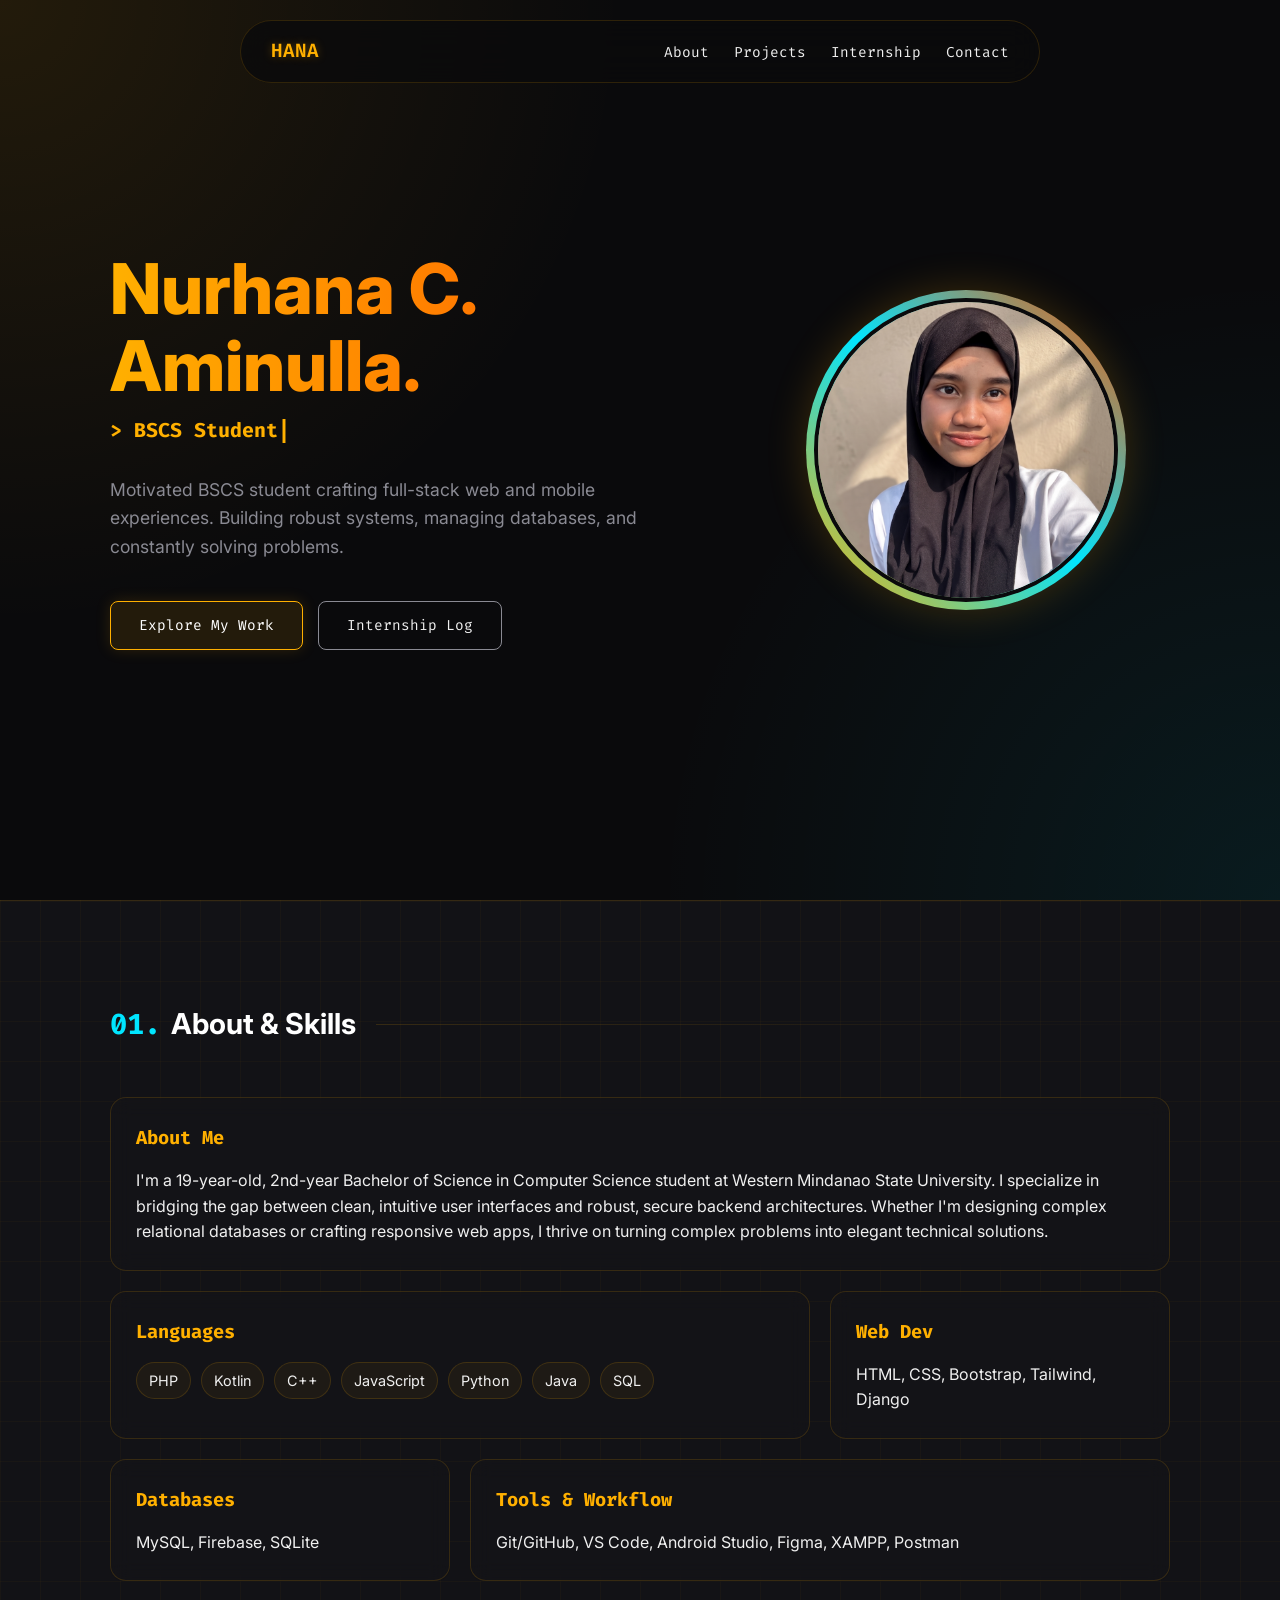
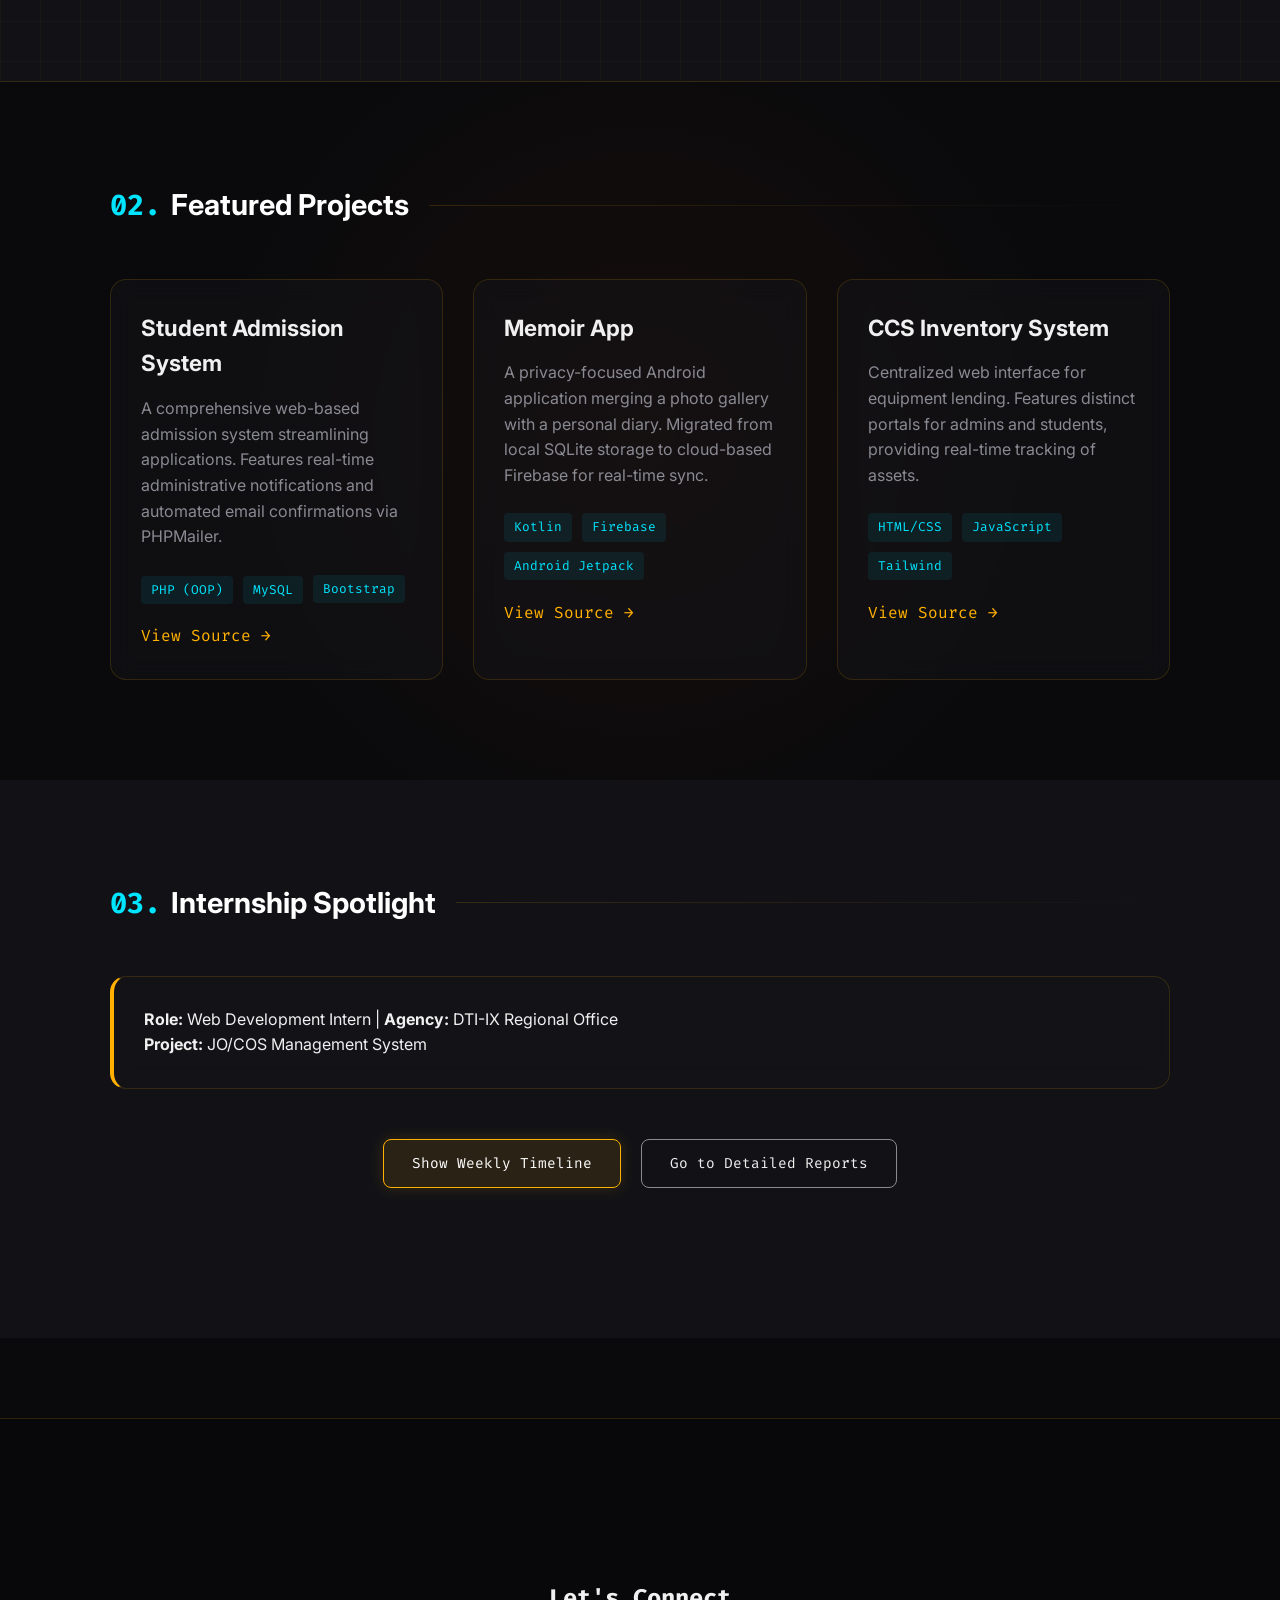
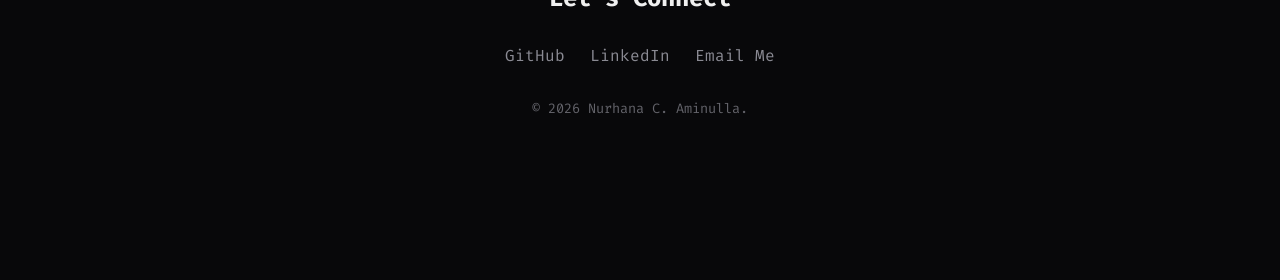
==== commit 0014fa3f: "updated the index" ====
--- a/index.html
+++ b/index.html
@@ -11,11 +11,12 @@
 
     <nav data-animate="fade-down">
         <div class="nav-content">
-            <!-- <div class="logo">&lt;Nurhana /&gt;</div> -->
+            <a href="#hero" class="logo" style="text-decoration: none;">HANA</a>
             <ul class="nav-links">
                 <li><a href="#about">About</a></li>
                 <li><a href="#projects">Projects</a></li>
                 <li><a href="#internship">Internship</a></li>
+                <li><a href="#contact">Contact</a></li>
             </ul>
         </div>
     </nav>
@@ -44,6 +45,12 @@
         <div class="container">
             <h2 class="section-title" data-animate="fade-up">01. <span>About & Skills</span></h2>
             <div class="bento-grid">
+                
+                <div class="bento-box bento-wide" data-animate="fade-up" style="transition-delay: 50ms;">
+                    <h3>About Me</h3>
+                    <p>I'm a 19-year-old, 2nd-year Bachelor of Science in Computer Science student at Western Mindanao State University. I specialize in bridging the gap between clean, intuitive user interfaces and robust, secure backend architectures. Whether I'm designing complex relational databases or crafting responsive web apps, I thrive on turning complex problems into elegant technical solutions.</p>
+                </div>
+
                 <div class="bento-box bento-large" data-animate="fade-up" style="transition-delay: 100ms;">
                     <h3>Languages</h3>
                     <div class="tech-tags">
@@ -94,7 +101,7 @@
         </div>
     </section>
 
-<section id="internship" class="section-timeline">
+    <section id="internship" class="section-timeline">
         <div class="container">
             <h2 class="section-title" data-animate="fade-up">03. <span>Internship Spotlight</span></h2>
             
@@ -103,9 +110,14 @@
                 <p><strong>Project:</strong> JO/COS Management System</p>
             </div>
             
-            <div class="timeline">
+            <div class="internship-actions" data-animate="fade-up" style="text-align: center; margin-bottom: 50px; display: flex; justify-content: center; gap: 20px; flex-wrap: wrap;">
+                <button id="toggle-timeline-btn" class="btn primary">Show Weekly Timeline</button>
+                <a href="reports.html" class="btn secondary">Go to Detailed Reports</a>
+            </div>
+
+            <div id="timeline-container" class="timeline hidden-timeline">
                 
-                <div class="timeline-item" data-animate="slide-right">
+                <div class="timeline-item">
                     <div class="timeline-dot"></div>
                     <div class="timeline-content glass-panel">
                         <div class="timeline-image">
@@ -120,7 +132,7 @@
                     </div>
                 </div>
 
-                <div class="timeline-item" data-animate="slide-left">
+                <div class="timeline-item">
                     <div class="timeline-dot"></div>
                     <div class="timeline-content glass-panel">
                         <div class="timeline-image">
@@ -135,7 +147,7 @@
                     </div>
                 </div>
 
-                <div class="timeline-item" data-animate="slide-right">
+                <div class="timeline-item">
                     <div class="timeline-dot"></div>
                     <div class="timeline-content glass-panel">
                         <div class="timeline-image">
@@ -150,7 +162,7 @@
                     </div>
                 </div>
 
-                <div class="timeline-item" data-animate="slide-left">
+                <div class="timeline-item">
                     <div class="timeline-dot"></div>
                     <div class="timeline-content glass-panel">
                         <div class="timeline-image">
@@ -165,7 +177,7 @@
                     </div>
                 </div>
 
-                <div class="timeline-item" data-animate="slide-right">
+                <div class="timeline-item">
                     <div class="timeline-dot"></div>
                     <div class="timeline-content glass-panel">
                         <h3>Week 5: Research & Development (R&D)</h3>
@@ -177,7 +189,7 @@
                     </div>
                 </div>
 
-                <div class="timeline-item" data-animate="slide-left">
+                <div class="timeline-item">
                     <div class="timeline-dot"></div>
                     <div class="timeline-content glass-panel">
                         <div class="timeline-image">
@@ -192,7 +204,7 @@
                     </div>
                 </div>
 
-                <div class="timeline-item" data-animate="slide-right">
+                <div class="timeline-item">
                     <div class="timeline-dot"></div>
                     <div class="timeline-content glass-panel">
                         <div class="timeline-image">
@@ -207,7 +219,7 @@
                     </div>
                 </div>
 
-                <div class="timeline-item" data-animate="slide-left">
+                <div class="timeline-item">
                     <div class="timeline-dot"></div>
                     <div class="timeline-content glass-panel">
                         <div class="timeline-image">
@@ -222,7 +234,7 @@
                     </div>
                 </div>
 
-                <div class="timeline-item" data-animate="slide-right">
+                <div class="timeline-item">
                     <div class="timeline-dot"></div>
                     <div class="timeline-content glass-panel">
                         <div class="timeline-image">
@@ -238,11 +250,10 @@
                 </div>
 
             </div>
+        </div>
     </section>
 
-    
-
-    <footer>
+    <footer id="contact">
         <div class="container" data-animate="fade-up">
             <h2>Let's Connect</h2>
             <div class="social-links">
@@ -250,7 +261,7 @@
                 <a href="https://www.linkedin.com/in/nurhana-aminulla-5773543a7" target="_blank">LinkedIn</a>
                 <a href="mailto:ae202401727@wmsu.edu.ph">Email Me</a>
             </div>
-            <p>&copy; 2026 Nurhana C. Aminulla. Crafted with code.</p>
+            <p>&copy; 2026 Nurhana C. Aminulla.</p>
         </div>
     </footer>
 
--- a/style.css
+++ b/style.css
@@ -1,5 +1,4 @@
 :root {
-    /* Obsidian & Electric Amber Theme */
     --bg-base: #0a0a0c;
     --bg-surface: #121216;
     --glass-bg: rgba(20, 20, 24, 0.5);
@@ -7,10 +6,9 @@
     --text-main: #f0f0f0;
     --text-muted: #8a8a93;
     
-    /* Amber, Orange, & Cyan Accents */
-    --accent-primary: #ffb000;   /* Electric Amber */
-    --accent-secondary: #00e5ff; /* Crisp Cyan */
-    --accent-tertiary: #ff5500;  /* Burnt Orange */
+    --accent-primary: #ffb000;   
+    --accent-secondary: #00e5ff; 
+    --accent-tertiary: #ff5500;  
     --gradient-text: linear-gradient(to right, var(--accent-primary), var(--accent-tertiary));
     
     --font-mono: 'Fira Code', monospace;
@@ -263,7 +261,7 @@
     font-family: var(--font-sans);
 }
 
-/* --- Shared Glass Panel --- */
+
 .glass-panel {
     background: var(--glass-bg);
     backdrop-filter: blur(12px);
@@ -273,7 +271,7 @@
     transition: all 0.4s ease;
 }
 
-/* --- Bento Grid (Skills) --- */
+
 .bento-grid {
     display: grid;
     grid-template-columns: repeat(3, 1fr);
@@ -547,7 +545,6 @@
     .bento-grid { grid-template-columns: 1fr; }
 }
 
-
 /* reports */
 
 .report-grid {
@@ -616,7 +613,6 @@
     transform: scale(1.05);
 }
 
-/* Responsive Report Adjustments */
 @media (max-width: 900px) {
     .report-grid {
         grid-template-columns: 1fr;
@@ -624,4 +620,100 @@
     .report-gallery {
         grid-template-columns: 1fr;
     }
+}
+
+.hidden-timeline {
+    max-height: 0;
+    overflow: hidden;
+    opacity: 0;
+    transition: max-height 0.8s ease-out, opacity 0.8s ease-out;
+}
+
+.show-timeline {
+    max-height: 8000px; 
+    opacity: 1;
+}
+
+.quick-jump-menu {
+    position: fixed;
+    bottom: 30px;
+    left: 50%;
+    transform: translateX(-50%);
+    background: rgba(10, 10, 12, 0.85);
+    backdrop-filter: blur(12px);
+    border: 1px solid var(--glass-border);
+    padding: 10px 20px;
+    border-radius: 50px;
+    display: flex;
+    gap: 12px;
+    align-items: center;
+    z-index: 1000;
+    box-shadow: 0 10px 30px rgba(0, 0, 0, 0.5);
+}
+
+.jump-label {
+    color: var(--text-muted);
+    font-family: var(--font-mono);
+    font-size: 0.8rem;
+    margin-right: 5px;
+}
+
+.quick-jump-menu a {
+    color: var(--accent-primary);
+    text-decoration: none;
+    font-family: var(--font-mono);
+    font-size: 0.85rem;
+    font-weight: 600;
+    padding: 5px 8px;
+    border-radius: 50%;
+    transition: all 0.3s ease;
+}
+
+.quick-jump-menu a:hover {
+    background: rgba(255, 176, 0, 0.2);
+    color: #fff;
+    box-shadow: 0 0 10px rgba(255, 176, 0, 0.3);
+}
+
+@media (max-width: 768px) {
+    .quick-jump-menu {
+        bottom: 15px;
+        padding: 8px 12px;
+        gap: 8px;
+        width: 90%;
+        justify-content: center;
+        flex-wrap: wrap;
+    }
+    .jump-label { display: none; }
+}
+
+
+.timeline-item {
+    opacity: 0;
+    transform: translateY(40px) scale(0.95);
+}
+
+.show-timeline .timeline-item {
+    animation: timelinePopIn 0.6s cubic-bezier(0.175, 0.885, 0.32, 1.275) forwards;
+}
+
+.show-timeline .timeline-item:nth-child(1) { animation-delay: 0.1s; }
+.show-timeline .timeline-item:nth-child(2) { animation-delay: 0.2s; }
+.show-timeline .timeline-item:nth-child(3) { animation-delay: 0.3s; }
+.show-timeline .timeline-item:nth-child(4) { animation-delay: 0.4s; }
+.show-timeline .timeline-item:nth-child(5) { animation-delay: 0.5s; }
+.show-timeline .timeline-item:nth-child(6) { animation-delay: 0.6s; }
+.show-timeline .timeline-item:nth-child(7) { animation-delay: 0.7s; }
+.show-timeline .timeline-item:nth-child(8) { animation-delay: 0.8s; }
+.show-timeline .timeline-item:nth-child(9) { animation-delay: 0.9s; }
+
+@keyframes timelinePopIn {
+    0% {
+        opacity: 0;
+        transform: translateY(40px) scale(0.95);
+    }
+    100% {
+        opacity: 1;
+        transform: translateY(0) scale(1);
+    }
 }
